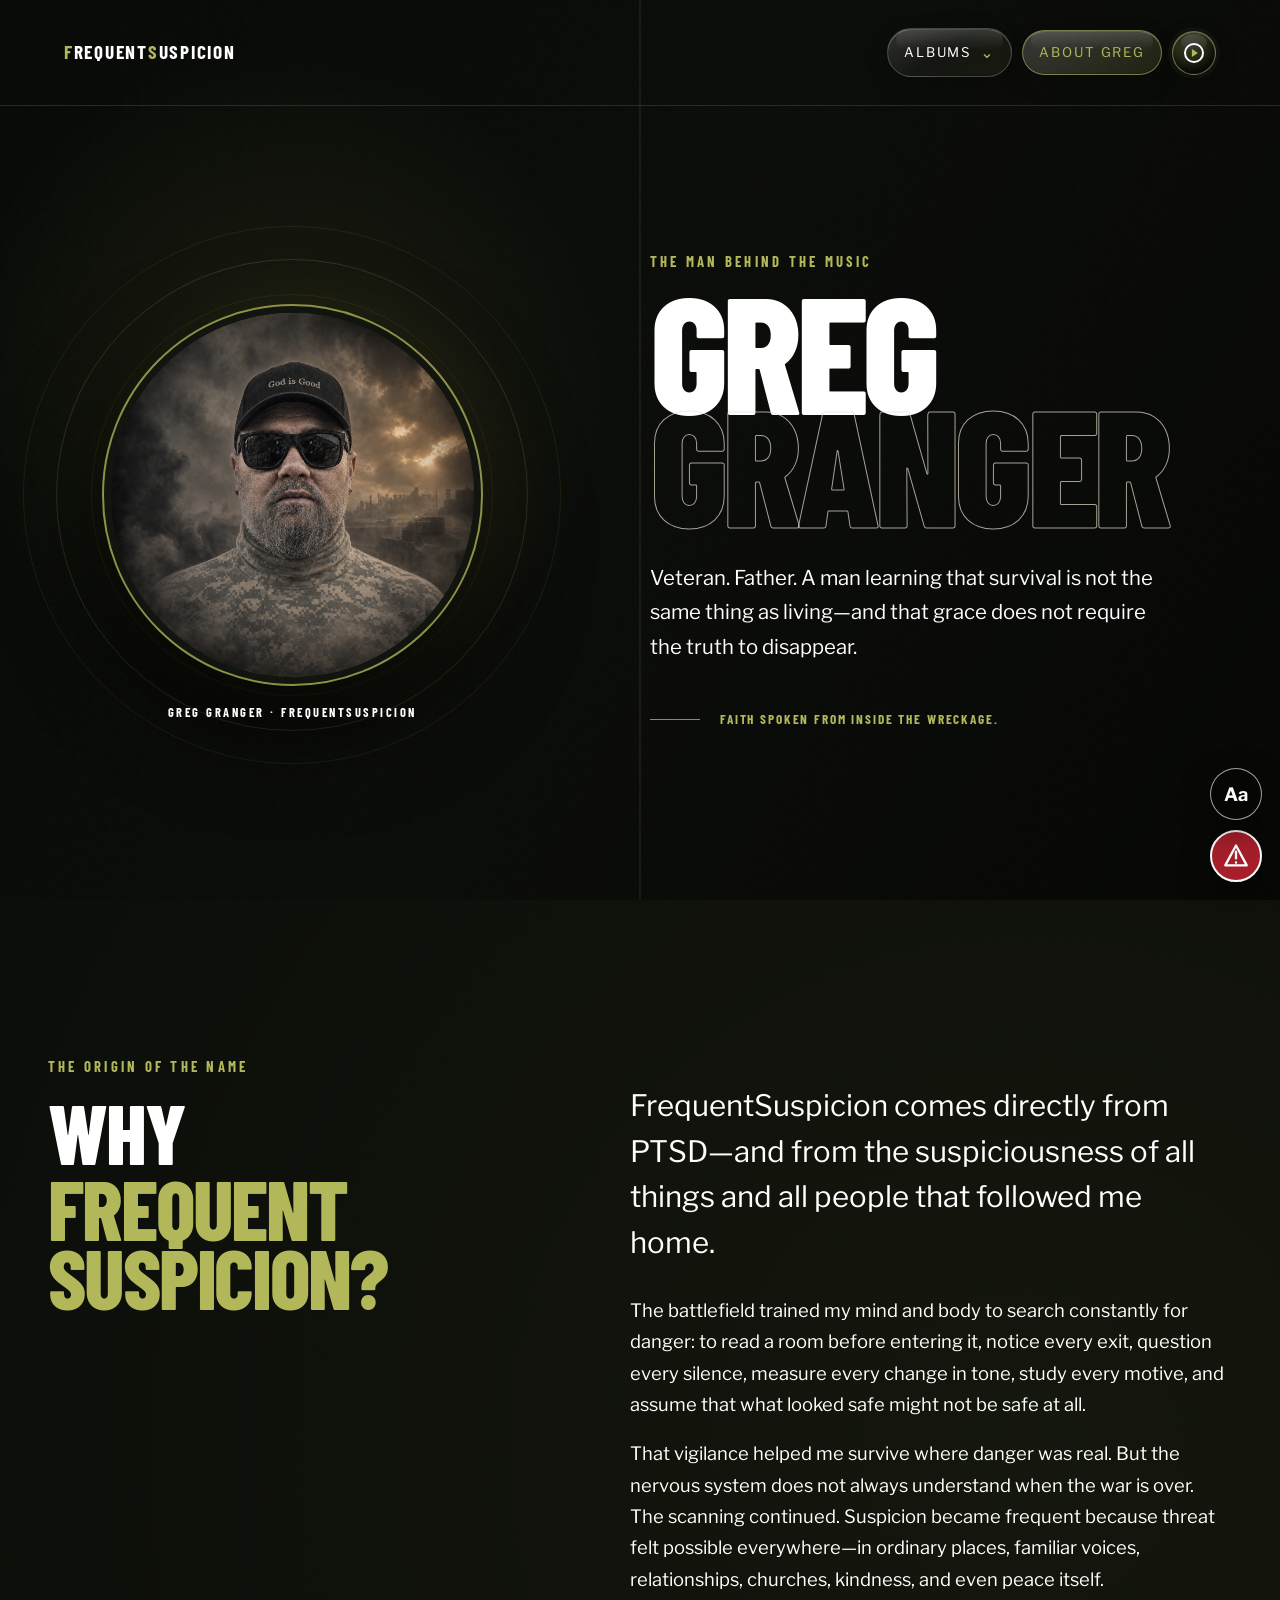
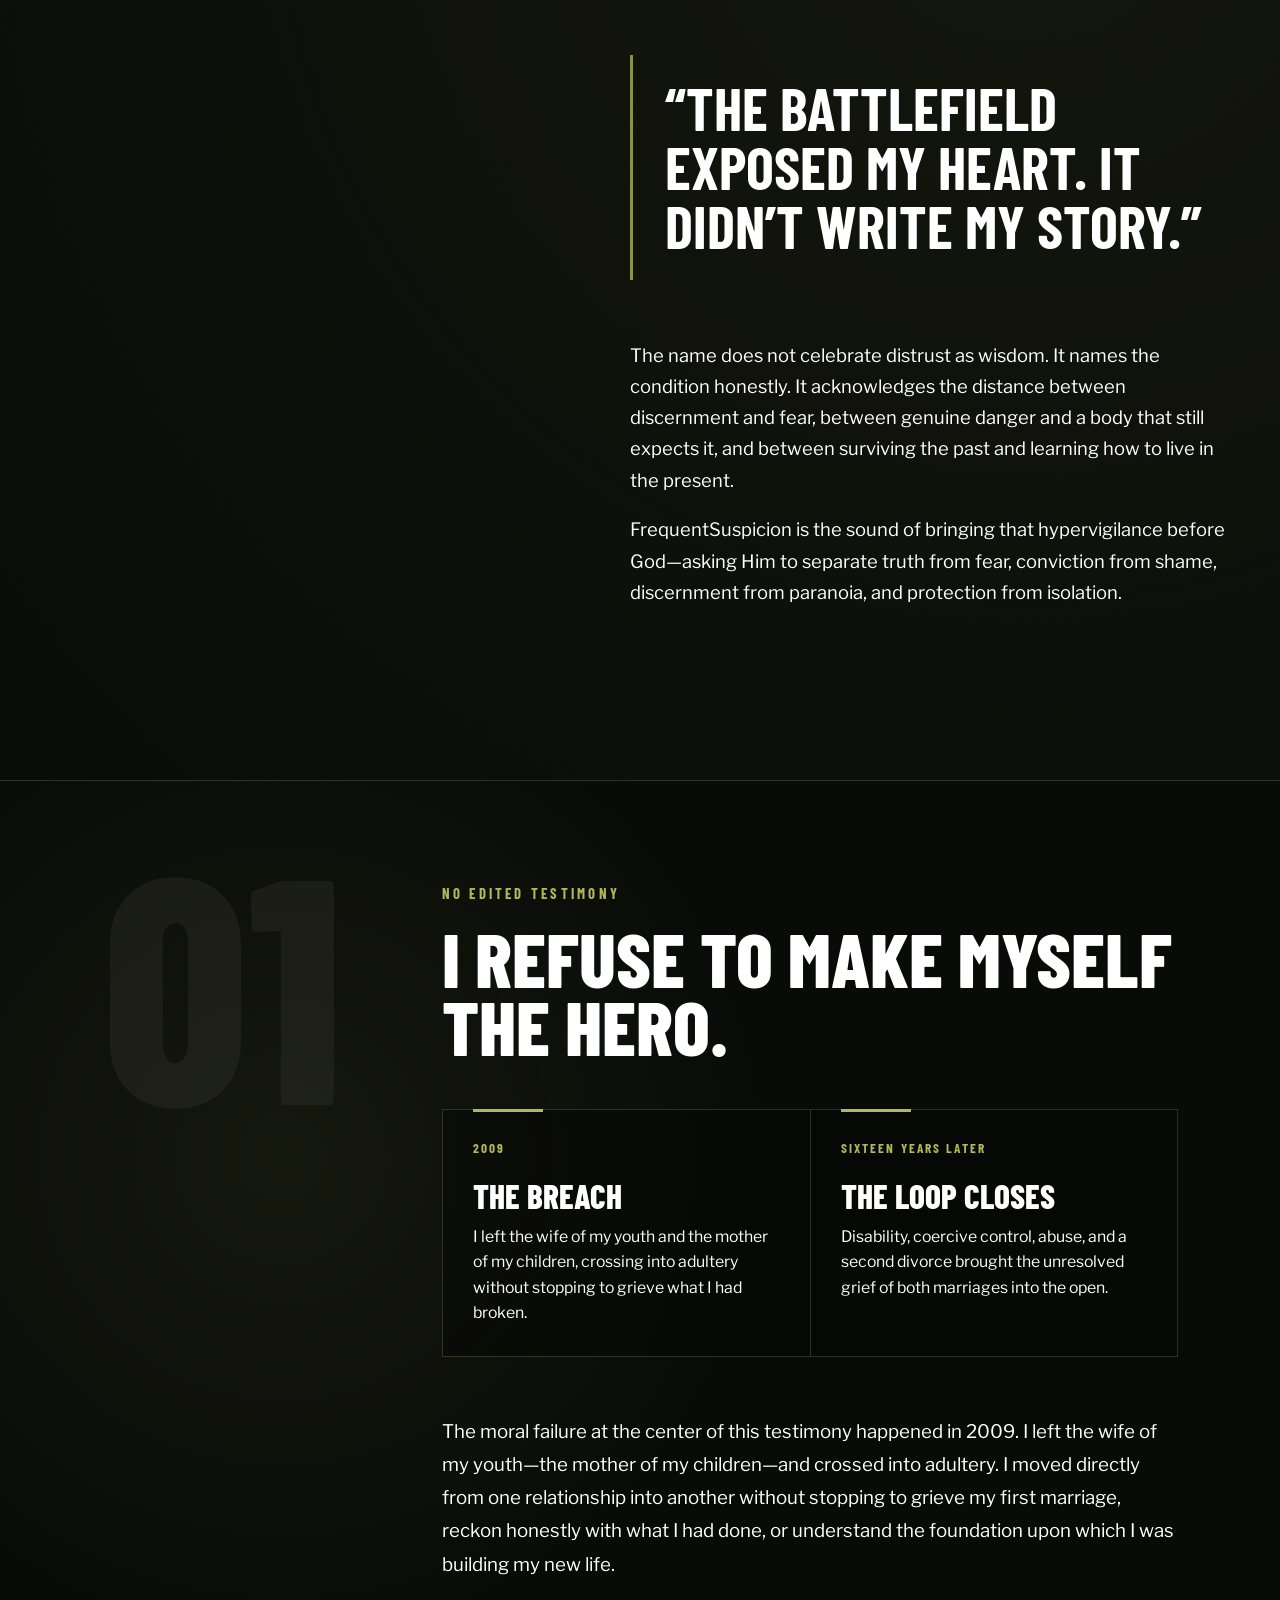
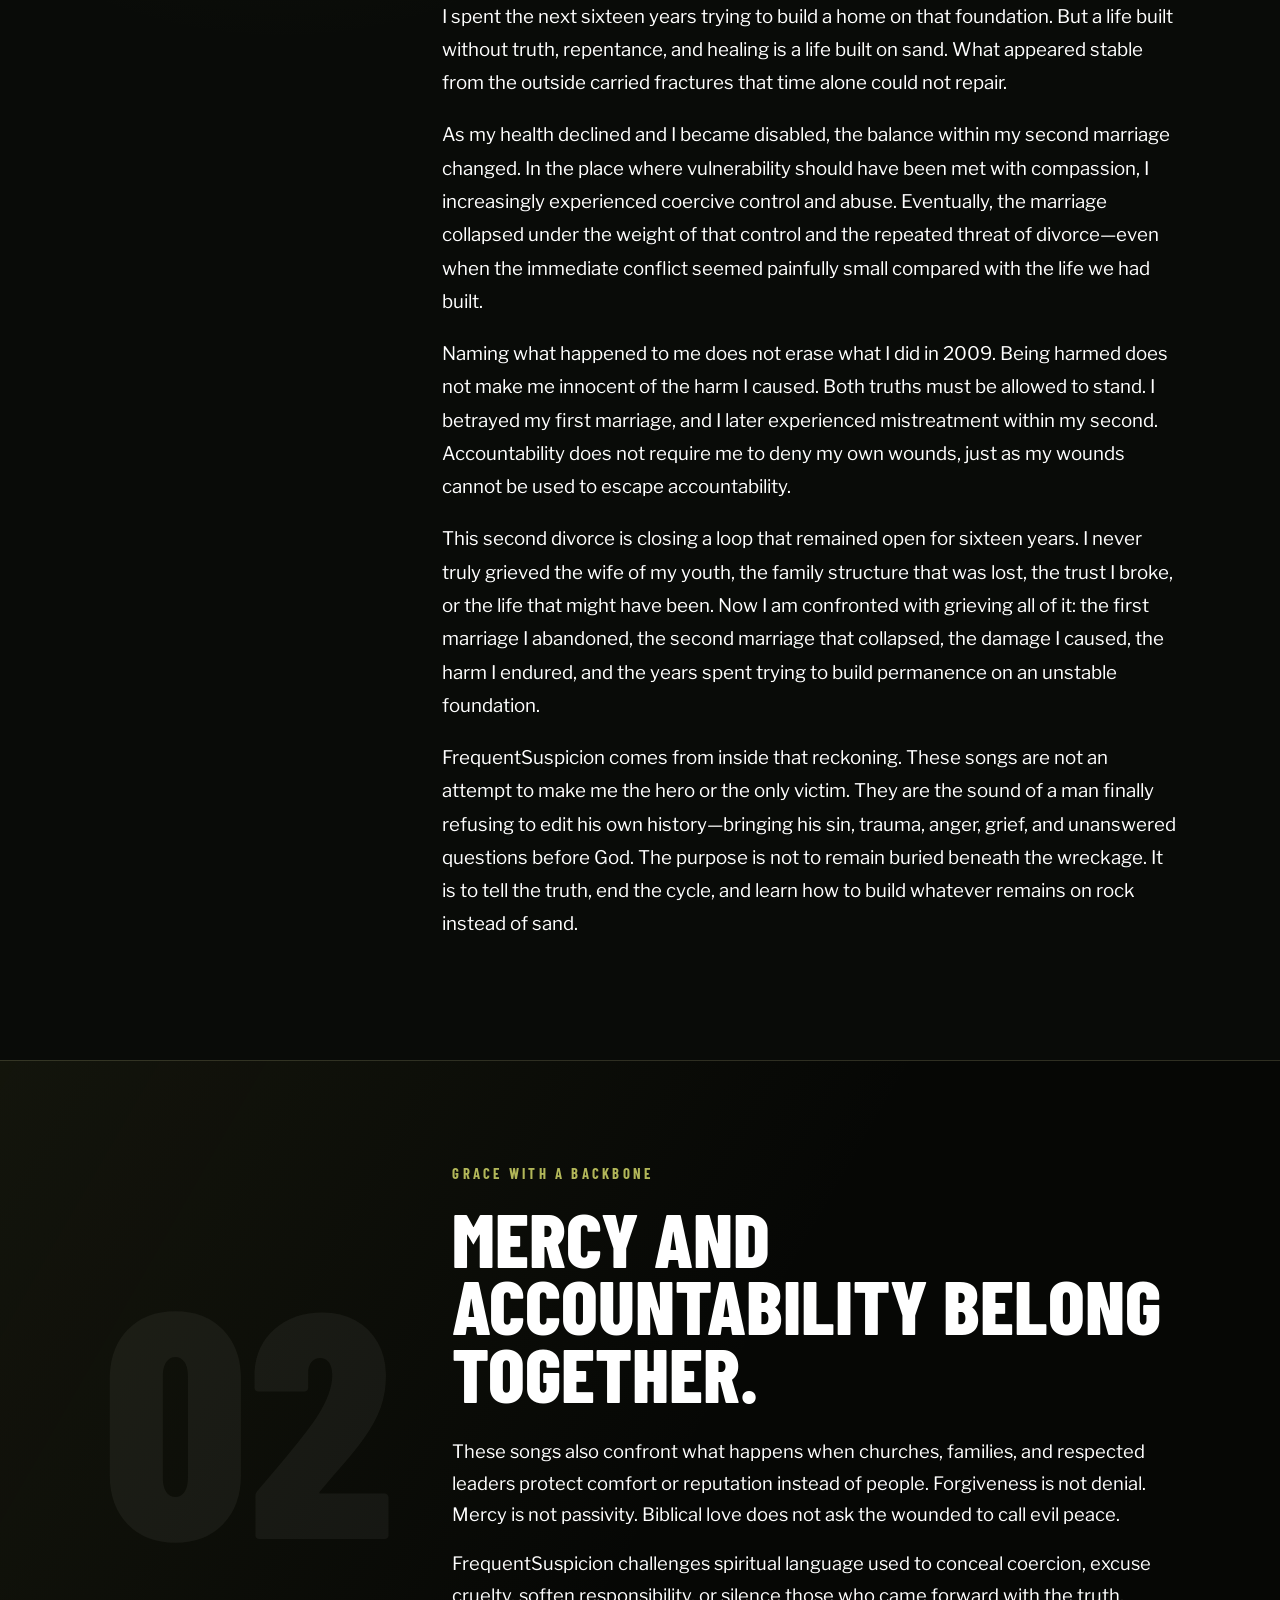
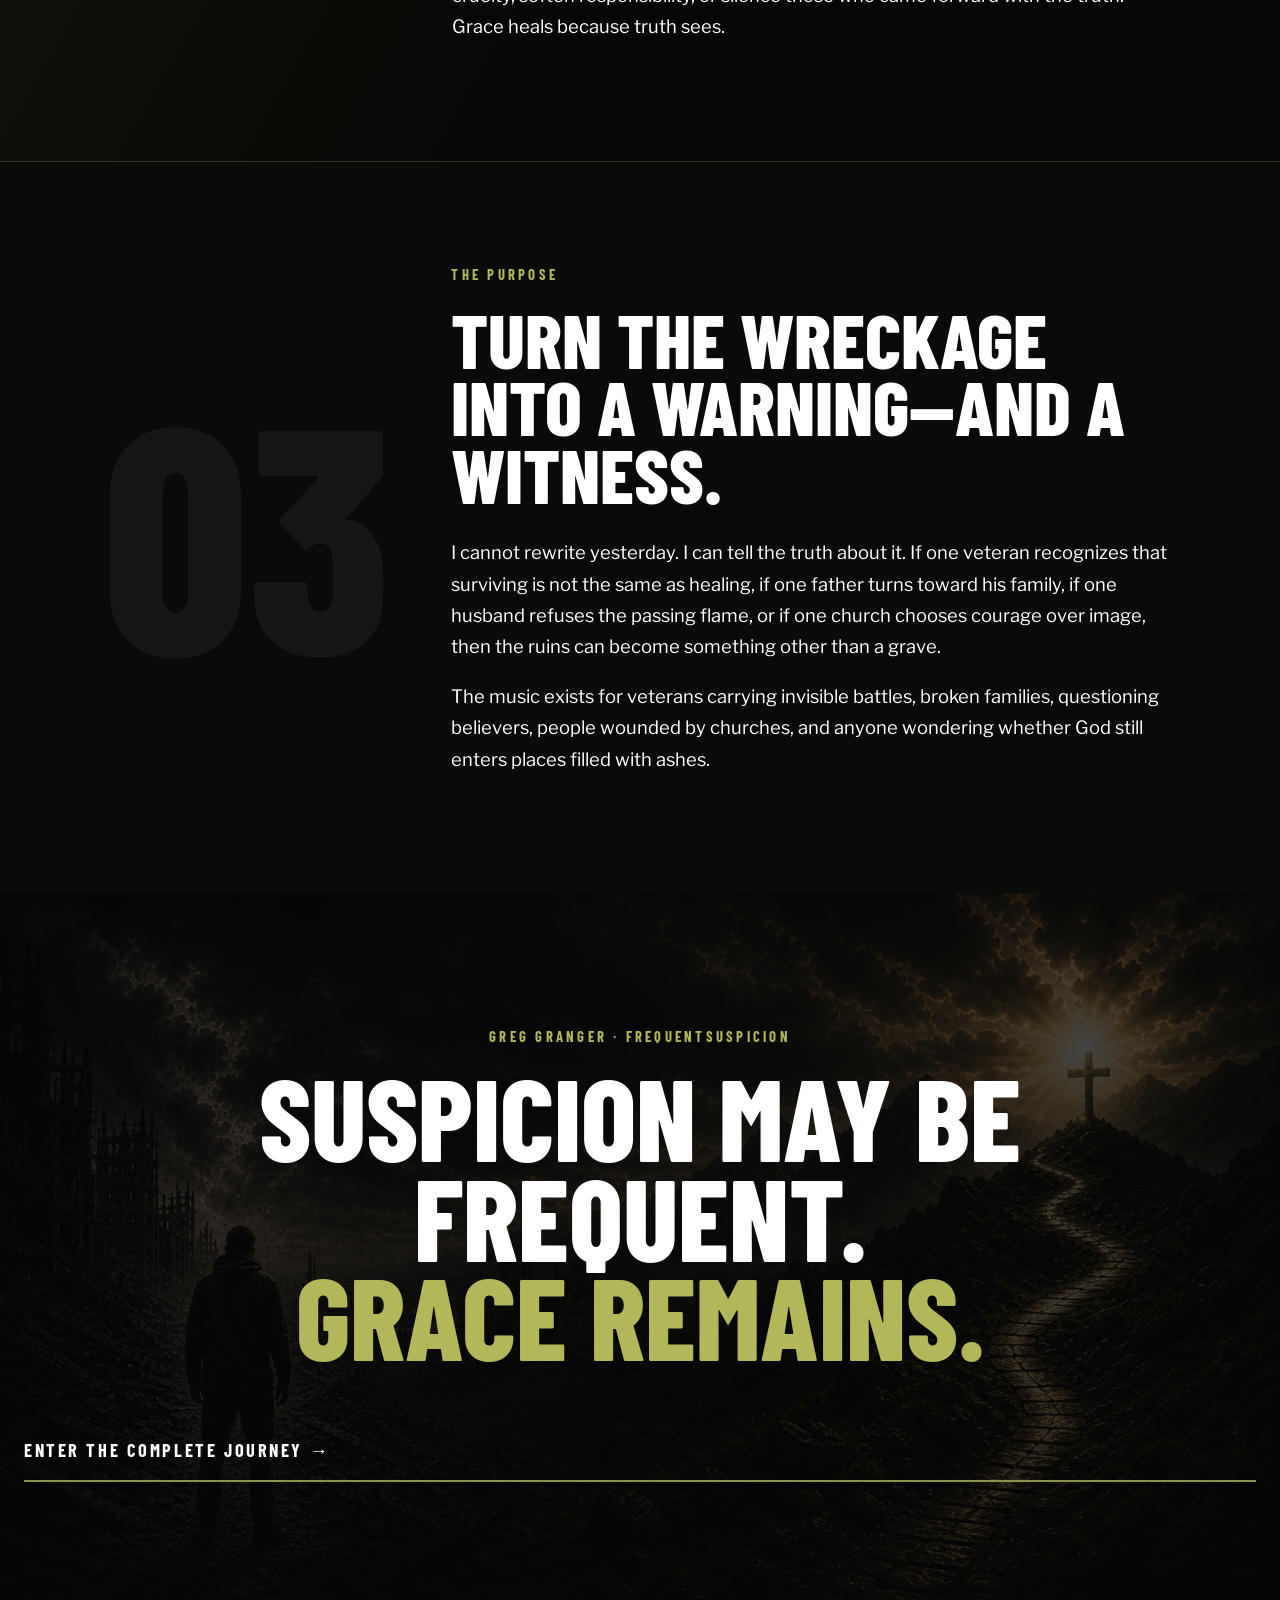
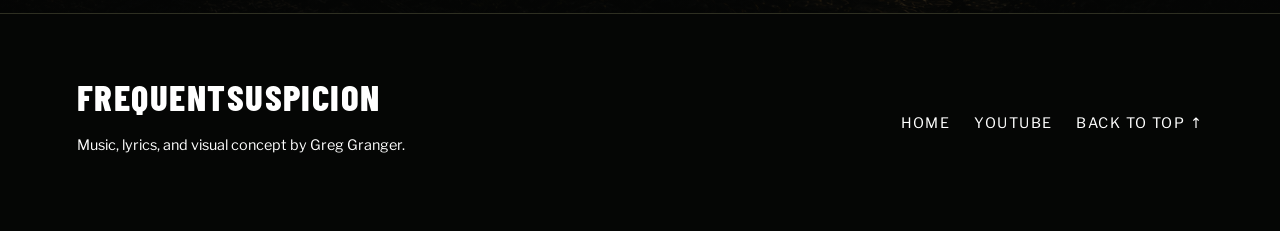
==== about.html @ fa533a35 "Add interactive Scripture pillars and camo typography" ====
<!doctype html>
<html lang="en">
<head>
  <meta charset="utf-8">
  <meta name="viewport" content="width=device-width, initial-scale=1, viewport-fit=cover">
  <!-- Google tag (gtag.js) -->
  <script async src="https://www.googletagmanager.com/gtag/js?id=G-CHECHVWGVV"></script>
  <script>
    window.dataLayer = window.dataLayer || [];
    function gtag(){dataLayer.push(arguments);}
    gtag('js', new Date());

    gtag('config', 'G-CHECHVWGVV');
  </script>
  <meta name="theme-color" content="#090b08">
  <meta name="mobile-web-app-capable" content="yes">
  <meta name="apple-mobile-web-app-capable" content="yes">
  <meta name="apple-mobile-web-app-status-bar-style" content="black-translucent">
  <meta name="apple-mobile-web-app-title" content="FrequentSuspicion">
  <meta name="description" content="Meet Greg Granger, the veteran, father, and testimony behind FrequentSuspicion.">
  <meta property="og:type" content="profile">
  <meta property="og:title" content="Greg Granger — The Story Behind FrequentSuspicion">
  <meta property="og:description" content="How battlefield trauma, PTSD, radical honesty, and the mercy of God became FrequentSuspicion.">
  <meta property="og:image" content="https://edidasken.github.io/frequentsuspicion/assets/og.png">
  <title>About Greg Granger — FrequentSuspicion</title>
  <link rel="preconnect" href="https://fonts.googleapis.com">
  <link rel="preconnect" href="https://fonts.gstatic.com" crossorigin>
  <link href="https://fonts.googleapis.com/css2?family=Barlow+Condensed:wght@500;600;700;800&family=Libre+Franklin:ital,wght@0,400;0,500;0,600;1,400&display=swap" rel="stylesheet">
  <link rel="manifest" href="manifest.webmanifest">
  <link rel="apple-touch-icon" href="assets/icons/apple-touch-icon.png">
  <link rel="icon" type="image/png" sizes="32x32" href="assets/icons/favicon-32.png">
  <link rel="stylesheet" href="styles.css?v=20260807-7">
</head>
<body class="about-page">
  <div class="grain" aria-hidden="true"></div>

  <header class="about-header" id="top">
    <nav class="topbar">
      <a class="wordmark" href="index.html"><span>F</span>requent<span>S</span>uspicion</a>
      <div class="nav-links">
        <details class="nav-albums">
          <summary>Albums <span aria-hidden="true">⌄</span></summary>
          <div class="nav-album-menu">
            <a href="index.html#journey"><span>Overview</span>Complete Journey</a>
            <a href="album.html#the-war-came-home" data-nav-album="the-war-came-home"><span>Album I</span>The War Came Home</a>
            <a href="album.html#the-reckoning" data-nav-album="the-reckoning"><span>Album II</span>The Reckoning</a>
            <a href="album.html#the-restoration" data-nav-album="the-restoration"><span>Album III</span>The Restoration</a>
            <a href="album.html#carry-it-forward" data-nav-album="carry-it-forward"><span>Album IV</span>Carry It Forward</a>
          </div>
        </details>
        <a href="about.html" aria-current="page">About Greg</a>
        <a class="youtube-music-icon" href="https://www.youtube.com/@FrequentSuspicion" target="_blank" rel="noreferrer" aria-label="Visit FrequentSuspicion on YouTube" title="Visit FrequentSuspicion on YouTube"><span aria-hidden="true"></span></a>
      </div>
    </nav>

    <div class="about-hero-grid">
      <div class="portrait-stage">
        <div class="portrait-rings" aria-hidden="true"></div>
        <figure class="round-portrait">
          <img src="assets/greg-granger.png?v=566ef75" alt="Greg Granger, the artist behind FrequentSuspicion, standing amid battlefield smoke">
        </figure>
        <p class="portrait-caption">Greg Granger · FrequentSuspicion</p>
      </div>
      <div class="about-hero-copy">
        <p class="eyebrow">The man behind the music</p>
        <h1>Greg<br><span>Granger</span></h1>
        <p class="about-lead">Veteran. Father. A man learning that survival is not the same thing as living—and that grace does not require the truth to disappear.</p>
        <div class="identity-line"><span></span><p>Faith spoken from inside the wreckage.</p></div>
      </div>
    </div>
  </header>

  <main class="about-main">
    <section class="name-origin" id="origin">
      <div class="origin-title">
        <p class="eyebrow">The origin of the name</p>
        <h2>Why<span class="origin-brand"><span>Frequent</span><span>Suspicion?</span></span></h2>
      </div>
      <div class="origin-copy">
        <p class="lead">FrequentSuspicion comes directly from PTSD—and from the suspiciousness of all things and all people that followed me home.</p>
        <p>The battlefield trained my mind and body to search constantly for danger: to read a room before entering it, notice every exit, question every silence, measure every change in tone, study every motive, and assume that what looked safe might not be safe at all.</p>
        <p>That vigilance helped me survive where danger was real. But the nervous system does not always understand when the war is over. The scanning continued. Suspicion became frequent because threat felt possible everywhere—in ordinary places, familiar voices, relationships, churches, kindness, and even peace itself.</p>
        <blockquote>“The battlefield exposed my heart. It didn’t write my story.”</blockquote>
        <p>The name does not celebrate distrust as wisdom. It names the condition honestly. It acknowledges the distance between discernment and fear, between genuine danger and a body that still expects it, and between surviving the past and learning how to live in the present.</p>
        <p>FrequentSuspicion is the sound of bringing that hypervigilance before God—asking Him to separate truth from fear, conviction from shame, discernment from paranoia, and protection from isolation.</p>
      </div>
    </section>

    <section class="about-confession reckoning" id="reckoning">
      <div class="confession-number">01</div>
      <div class="reckoning-copy">
        <p class="eyebrow">No edited testimony</p>
        <h2>I refuse to make myself the hero.</h2>
        <div class="reckoning-timeline" aria-label="The sixteen-year loop from moral failure to reckoning">
          <article>
            <span>2009</span>
            <strong>The breach</strong>
            <p>I left the wife of my youth and the mother of my children, crossing into adultery without stopping to grieve what I had broken.</p>
          </article>
          <article>
            <span>Sixteen years later</span>
            <strong>The loop closes</strong>
            <p>Disability, coercive control, abuse, and a second divorce brought the unresolved grief of both marriages into the open.</p>
          </article>
        </div>
        <p>The moral failure at the center of this testimony happened in 2009. I left the wife of my youth—the mother of my children—and crossed into adultery. I moved directly from one relationship into another without stopping to grieve my first marriage, reckon honestly with what I had done, or understand the foundation upon which I was building my new life.</p>
        <p>I spent the next sixteen years trying to build a home on that foundation. But a life built without truth, repentance, and healing is a life built on sand. What appeared stable from the outside carried fractures that time alone could not repair.</p>
        <p>As my health declined and I became disabled, the balance within my second marriage changed. In the place where vulnerability should have been met with compassion, I increasingly experienced coercive control and abuse. Eventually, the marriage collapsed under the weight of that control and the repeated threat of divorce—even when the immediate conflict seemed painfully small compared with the life we had built.</p>
        <p>Naming what happened to me does not erase what I did in 2009. Being harmed does not make me innocent of the harm I caused. Both truths must be allowed to stand. I betrayed my first marriage, and I later experienced mistreatment within my second. Accountability does not require me to deny my own wounds, just as my wounds cannot be used to escape accountability.</p>
        <p>This second divorce is closing a loop that remained open for sixteen years. I never truly grieved the wife of my youth, the family structure that was lost, the trust I broke, or the life that might have been. Now I am confronted with grieving all of it: the first marriage I abandoned, the second marriage that collapsed, the damage I caused, the harm I endured, and the years spent trying to build permanence on an unstable foundation.</p>
        <p>FrequentSuspicion comes from inside that reckoning. These songs are not an attempt to make me the hero or the only victim. They are the sound of a man finally refusing to edit his own history—bringing his sin, trauma, anger, grief, and unanswered questions before God. The purpose is not to remain buried beneath the wreckage. It is to tell the truth, end the cycle, and learn how to build whatever remains on rock instead of sand.</p>
      </div>
    </section>

    <section class="about-confession reverse">
      <div class="confession-number">02</div>
      <div>
        <p class="eyebrow">Grace with a backbone</p>
        <h2>Mercy and accountability belong together.</h2>
        <p>These songs also confront what happens when churches, families, and respected leaders protect comfort or reputation instead of people. Forgiveness is not denial. Mercy is not passivity. Biblical love does not ask the wounded to call evil peace.</p>
        <p>FrequentSuspicion challenges spiritual language used to conceal coercion, excuse cruelty, soften responsibility, or silence those who came forward with the truth. Grace heals because truth sees.</p>
      </div>
    </section>

    <section class="about-confession">
      <div class="confession-number">03</div>
      <div>
        <p class="eyebrow">The purpose</p>
        <h2>Turn the wreckage into a warning—and a witness.</h2>
        <p>I cannot rewrite yesterday. I can tell the truth about it. If one veteran recognizes that surviving is not the same as healing, if one father turns toward his family, if one husband refuses the passing flame, or if one church chooses courage over image, then the ruins can become something other than a grave.</p>
        <p>The music exists for veterans carrying invisible battles, broken families, questioning believers, people wounded by churches, and anyone wondering whether God still enters places filled with ashes.</p>
      </div>
    </section>

    <section class="about-closing">
      <p class="eyebrow">Greg Granger · FrequentSuspicion</p>
      <h2>Suspicion may be frequent.<br><span>Grace remains.</span></h2>
      <a class="primary-action" href="index.html#journey">Enter the complete journey →</a>
    </section>
  </main>

  <footer>
    <div><p class="footer-mark">FrequentSuspicion</p><p>Music, lyrics, and visual concept by Greg Granger.</p></div>
    <div class="footer-links"><a href="index.html">Home</a><a href="https://www.youtube.com/@FrequentSuspicion" target="_blank" rel="noreferrer">YouTube</a><a href="#top">Back to top ↑</a></div>
  </footer>
  <div class="reader-dock" aria-label="Reading and safety tools">
    <div class="reader-size-control">
      <button class="reader-size-trigger" type="button" aria-label="Change text size" aria-expanded="false" aria-controls="reader-size-menu">Aa</button>
      <div class="reader-size-menu" id="reader-size-menu" role="menu" aria-label="Text size" hidden>
        <button type="button" role="menuitemradio" data-reader-scale="0.92">Smaller</button>
        <button type="button" role="menuitemradio" data-reader-scale="1">Default</button>
        <button type="button" role="menuitemradio" data-reader-scale="1.08">Large</button>
        <button type="button" role="menuitemradio" data-reader-scale="1.16">XL</button>
        <button type="button" role="menuitemradio" data-reader-scale="1.24">XXL</button>
        <button type="button" role="menuitemradio" data-reader-scale="1.32">XXXL</button>
      </div>
    </div>
    <button class="signs-trigger" type="button" aria-label="Know the signs of abuse" title="Know the Signs" aria-haspopup="dialog" aria-expanded="false">
      <svg viewBox="0 0 24 24" aria-hidden="true"><path d="M12 3 2.8 20h18.4L12 3Z"/><path d="M12 8.2v5.9M12 17.5v.1"/></svg>
    </button>
  </div>
  <div class="signs-layer" hidden>
    <div class="signs-backdrop" data-signs-close></div>
    <section class="signs-dialog" role="dialog" aria-modal="true" aria-labelledby="signs-title" tabindex="-1">
      <header class="signs-header">
        <div><span>Safety guide</span><h2 id="signs-title">Know the Signs</h2></div>
        <button class="signs-close" type="button" data-signs-close aria-label="Close safety guide">×</button>
      </header>
      <div class="signs-body">
        <p class="signs-intro">Abuse is not only physical. It can be a pattern of behaviors used to gain or maintain power and control over another person.</p>
        <aside class="urgent-help" aria-label="Immediate help">
          <strong>If you may be in danger</strong>
          <p>Call <a href="tel:911">911</a> for immediate danger. Call or text <a href="tel:988">988</a> for a mental-health or suicide crisis. The National Domestic Violence Hotline is available at <a href="tel:18007997233">800-799-SAFE (7233)</a>, by texting <strong>START</strong> to <a href="sms:88788">88788</a>, or through <a href="https://www.thehotline.org/" target="_blank" rel="noreferrer">TheHotline.org</a>.</p>
          <p class="device-warning">If your device may be monitored, use a safer device when possible and clear your browsing history only if doing so will not increase risk.</p>
        </aside>
        <div class="signs-grid">
          <article><span>01</span><h3>Control</h3><p>Making decisions for you, controlling where you go, what you wear, your medical care, work, faith, or daily choices.</p></article>
          <article><span>02</span><h3>Isolation</h3><p>Separating you from family, friends, support, transportation, money, communication, or sources of independence.</p></article>
          <article><span>03</span><h3>Humiliation</h3><p>Insults, public or private degradation, constant blame, denying your reality, or using shame to keep you compliant.</p></article>
          <article><span>04</span><h3>Monitoring</h3><p>Demanding passwords, tracking your location, reading messages, repeated accusations, stalking, or constant check-ins.</p></article>
          <article><span>05</span><h3>Intimidation</h3><p>Threats, weapons, frightening gestures, destroying property, harming pets, reckless driving, or threats involving children.</p></article>
          <article><span>06</span><h3>Coercion</h3><p>Pressuring or forcing sexual activity, withholding necessities, controlling finances, or punishing you for saying no.</p></article>
        </div>
        <section class="trauma-note">
          <span>Trauma is real—and help is available</span>
          <h3>PTSD can keep the nervous system on alert.</h3>
          <p>Intrusive memories, avoidance, changes in mood or beliefs, and feeling constantly on guard can be trauma responses. They deserve care from a qualified professional. Trauma can explain a struggle, but it does not excuse harming or controlling another person.</p>
        </section>
        <section class="support-note">
          <h3>If you recognize these signs</h3>
          <p>You do not have to confront anyone or decide everything today. Consider speaking privately with a trained advocate, documenting only when it is safe, and making a personalized safety plan. If you are supporting someone else, listen without blame, respect their choices, and help them connect with expert support.</p>
          <div class="official-resources">
            <a href="https://www.thehotline.org/identify-abuse/domestic-abuse-warning-signs/" target="_blank" rel="noreferrer">Domestic abuse warning signs ↗</a>
            <a href="https://safety-plan.thehotline.org/" target="_blank" rel="noreferrer">Create a safety plan ↗</a>
            <a href="https://www.ptsd.va.gov/understand/what/ptsd_basics.asp" target="_blank" rel="noreferrer">VA PTSD information ↗</a>
          </div>
        </section>
        <p class="signs-disclaimer">This guide provides general education, not a diagnosis, legal advice, or emergency services.</p>
      </div>
    </section>
  </div>
  <script src="analytics.js?v=1" defer></script>
  <script src="accessibility.js?v=2" defer></script>
  <script src="pwa.js?v=2" defer></script>
</body>
</html>
---- styles.css ----
:root {
  --ink: #090b08;
  --ink-soft: #10130e;
  --bone: #fff;
  --bone-dim: #fff;
  --olive: #8b9145;
  --olive-bright: #b2b759;
  --gold: #d5ad59;
  --line: rgba(192, 190, 137, .22);
  --display: "Barlow Condensed", Impact, sans-serif;
  --body: "Libre Franklin", system-ui, sans-serif;
  --reader-scale: 1;
}

* { box-sizing: border-box; }
html { scroll-behavior: smooth; background: var(--ink); }
body { margin: 0; max-width: 100%; overflow-x: hidden; overflow-x: clip; color: #fff; background: var(--ink); font-family: var(--body); font-size: calc(1.15rem * var(--reader-scale)); line-height: 1.7; }
body.dialog-open { overflow: hidden; }
a { color: inherit; }
img, picture, video, iframe { max-width: 100%; }
img, video { height: auto; }
[hidden] { display: none !important; }
.grain { position: fixed; inset: 0; opacity: .14; pointer-events: none; z-index: 20; mix-blend-mode: soft-light; background-image: url("data:image/svg+xml,%3Csvg viewBox='0 0 220 220' xmlns='http://www.w3.org/2000/svg'%3E%3Cfilter id='n'%3E%3CfeTurbulence type='fractalNoise' baseFrequency='.78' numOctaves='3' stitchTiles='stitch'/%3E%3C/filter%3E%3Crect width='100%25' height='100%25' filter='url(%23n)' opacity='.6'/%3E%3C/svg%3E"); }

.hero { min-height: 100svh; position: relative; overflow: hidden; display: grid; align-items: end; isolation: isolate; background: #050605; }
.hero-art { position: absolute; inset: 0; z-index: -2; background: url("assets/artwork/carry-it-forward-site-textless.png") center 43% / cover no-repeat; filter: saturate(.82) contrast(1.04); transform: scale(1.012); }
.hero::before { content: ""; position: absolute; inset: 0; z-index: -1; background: linear-gradient(90deg, rgba(3,4,3,.88) 0%, rgba(3,4,3,.42) 44%, rgba(3,4,3,.18) 72%), linear-gradient(0deg, rgba(3,4,3,.84) 0%, transparent 43%, rgba(3,4,3,.45) 100%); }
.topbar { position: absolute; top: 0; left: 0; right: 0; display: flex; justify-content: space-between; align-items: center; padding: 28px clamp(24px, 5vw, 80px); border-bottom: 1px solid rgba(255,255,255,.12); z-index: 2; }
.wordmark { text-decoration: none; font-family: var(--display); text-transform: uppercase; letter-spacing: .09em; font-weight: 700; font-size: 1.21rem; }
.wordmark span { color: var(--olive-bright); }
.nav-links { display: flex; align-items: center; gap: 10px; font-size: .83rem; text-transform: uppercase; letter-spacing: .14em; }
.nav-links a, .nav-links button, .nav-albums > summary { position: relative; min-height: 44px; display: inline-flex; align-items: center; justify-content: center; overflow: hidden; border: 1px solid rgba(255,255,255,.2); border-radius: 999px; padding: 10px 16px; background: linear-gradient(145deg, rgba(255,255,255,.15), rgba(255,255,255,.045) 46%, rgba(139,145,69,.1)); color: inherit; text-decoration: none; opacity: 1; box-shadow: inset 0 1px 0 rgba(255,255,255,.22), inset 0 -1px 0 rgba(0,0,0,.18), 0 8px 24px rgba(0,0,0,.16); -webkit-backdrop-filter: blur(14px) saturate(1.35); backdrop-filter: blur(14px) saturate(1.35); cursor: pointer; font: inherit; text-transform: inherit; letter-spacing: inherit; transition: color .2s ease, border-color .2s ease, background .2s ease, box-shadow .2s ease, transform .2s ease; }
.nav-links a::before, .nav-links button::before, .nav-albums > summary::before { content: ""; position: absolute; inset: 1px 8px auto; height: 42%; border-radius: inherit; pointer-events: none; background: linear-gradient(180deg, rgba(255,255,255,.14), transparent); }
.nav-links a:hover, .nav-links button:hover, .nav-albums > summary:hover, .nav-albums[open] > summary { color: var(--olive-bright); border-color: rgba(210,216,116,.58); background: linear-gradient(145deg, rgba(255,255,255,.2), rgba(139,145,69,.12) 52%, rgba(139,145,69,.2)); box-shadow: inset 0 1px 0 rgba(255,255,255,.3), 0 10px 28px rgba(0,0,0,.24), 0 0 20px rgba(178,183,89,.1); transform: translateY(-1px); }
.nav-links a:active, .nav-links button:active, .nav-albums > summary:active { transform: translateY(1px) scale(.98); }
.nav-links a:focus-visible, .nav-links button:focus-visible, .nav-albums > summary:focus-visible { outline: 2px solid var(--olive-bright); outline-offset: 3px; }
.nav-links a[aria-current="page"] { color: var(--olive-bright); border-color: rgba(210,216,116,.48); background: linear-gradient(145deg, rgba(255,255,255,.18), rgba(139,145,69,.17)); }
.nav-albums { position: relative; }
.nav-albums > summary { list-style: none; gap: 8px; }
.nav-albums > summary::-webkit-details-marker { display: none; }
.nav-albums > summary span { color: var(--olive-bright); font-size: 1rem; transition: transform .2s ease; }
.nav-albums[open] > summary span { transform: rotate(180deg); }
.nav-album-menu { width: 300px; position: absolute; top: calc(100% + 12px); left: 0; overflow: hidden; border: 1px solid rgba(192,190,137,.35); border-radius: 16px; background: rgba(8,10,7,.97); box-shadow: 0 24px 70px rgba(0,0,0,.58); -webkit-backdrop-filter: blur(18px); backdrop-filter: blur(18px); }
.nav-links .nav-album-menu a { min-height: 62px; display: flex; flex-direction: column; align-items: flex-start; justify-content: center; gap: 3px; overflow: visible; padding: 12px 18px; border: 0; border-bottom: 1px solid var(--line); border-radius: 0; background: transparent; box-shadow: none; transform: none; font: 700 .92rem/1.15 var(--display); letter-spacing: .06em; }
.nav-links .nav-album-menu a:last-child { border-bottom: 0; }
.nav-links .nav-album-menu a::before { display: none; }
.nav-links .nav-album-menu a span { color: var(--olive-bright); font-size: .64rem; letter-spacing: .18em; }
.nav-links .nav-album-menu a:hover, .nav-links .nav-album-menu a[aria-current="page"] { color: var(--bone); background: rgba(139,145,69,.16); box-shadow: inset 3px 0 var(--olive-bright); transform: none; }
.nav-links .youtube-music-icon { width: 44px; height: 44px; min-height: 44px; flex: 0 0 44px; display: grid; place-items: center; margin: 0; padding: 0; border: 1px solid rgba(192,190,137,.55); border-radius: 50%; opacity: 1; background: radial-gradient(circle at 40% 28%, rgba(255,255,255,.18), rgba(139,145,69,.24) 36%, rgba(8,10,7,.72) 72%); box-shadow: inset 0 1px 0 rgba(255,255,255,.2), 0 8px 24px rgba(0,0,0,.2), 0 0 0 4px rgba(139,145,69,.06); transition: border-color .2s ease, background .2s ease, transform .2s ease; }
.nav-links .youtube-music-icon::before { inset: 2px 8px auto; }
.nav-links .youtube-music-icon:hover { border-color: var(--olive-bright); background: radial-gradient(circle at 40% 28%, rgba(255,255,255,.24), rgba(176,184,78,.35) 38%, rgba(8,10,7,.82) 74%); transform: translateY(-1px); }
.youtube-music-icon span { width: 20px; height: 20px; position: relative; display: block; border: 2px solid var(--bone); border-radius: 50%; }
.youtube-music-icon span::after { content: ""; position: absolute; top: 50%; left: 52%; width: 0; height: 0; border-top: 4px solid transparent; border-bottom: 4px solid transparent; border-left: 6px solid var(--olive-bright); transform: translate(-35%, -50%); }
.hero-copy { width: min(780px, 88vw); padding: 150px 0 clamp(72px, 12vh, 130px) clamp(24px, 8vw, 130px); }
.eyebrow { margin: 0 0 18px; color: var(--olive-bright); font-family: var(--display); text-transform: uppercase; letter-spacing: .22em; font-weight: 700; font-size: .92rem; }
.hero h1 { margin: 0; font: 800 clamp(5rem, 12vw, 10rem)/.72 var(--display); letter-spacing: -.035em; text-transform: uppercase; text-shadow: 0 8px 50px rgba(0,0,0,.55); }
.hero h1 span { display: block; color: var(--olive); -webkit-text-stroke: 0; font-size: .62em; letter-spacing: .01em; }
.subtitle { margin: 24px 0 0; font: 700 clamp(1.32rem, 2.75vw, 2.07rem)/1.2 var(--display); color: var(--olive-bright); text-transform: uppercase; letter-spacing: .16em; }
.hero-deck { max-width: 590px; color: #fff; font-size: clamp(1.09rem, 1.95vw, 1.29rem); }
.primary-action { display: inline-flex; gap: 22px; align-items: center; margin-top: 26px; padding: 14px 0; color: var(--bone); text-decoration: none; font-family: var(--display); text-transform: uppercase; letter-spacing: .14em; font-weight: 700; border-bottom: 2px solid var(--olive); }
.primary-action[type="button"] { border: 0; border-bottom: 2px solid var(--olive); background: transparent; cursor: pointer; font-size: .83rem; }
.primary-action span { color: var(--olive-bright); }
.hero-quote { position: absolute; right: clamp(24px, 5vw, 80px); bottom: clamp(38px, 8vh, 90px); display: flex; gap: 20px; align-items: flex-start; color: #fff; font-family: var(--display); text-transform: uppercase; letter-spacing: .08em; font-size: .98rem; }
.hero-quote p { margin: 0; }
.hero-quote strong { color: var(--bone); }
.quote-line { width: 42px; height: 1px; background: var(--olive); margin-top: 11px; }

.album-route-hero { min-height: 92svh; position: relative; overflow: hidden; display: grid; align-items: end; isolation: isolate; background: #050605; }
.album-route-hero::after { content: ""; position: absolute; inset: 0; z-index: -1; background: linear-gradient(90deg, rgba(3,4,3,.94) 0%, rgba(3,4,3,.72) 38%, rgba(3,4,3,.16) 74%), linear-gradient(0deg, rgba(3,4,3,.9), transparent 50%, rgba(3,4,3,.42)); }
.album-route-art { position: absolute; inset: 0; z-index: -2; }
.album-route-art img { width: 100%; height: 100%; object-fit: cover; object-position: center; filter: saturate(.82) contrast(1.05); }
.album-route-copy { width: min(790px, 90vw); padding: 170px 24px clamp(72px, 10vh, 115px) clamp(24px, 8vw, 130px); }
.album-route-copy h1 { max-width: 920px; margin: 0; font: 800 clamp(5rem, 12vw, 10rem)/.76 var(--display); letter-spacing: -.04em; text-transform: uppercase; text-shadow: 0 8px 50px rgba(0,0,0,.56); }
.route-back { display: inline-block; margin-bottom: 32px; color: #fff; text-decoration: none; font: 700 .78rem var(--display); text-transform: uppercase; letter-spacing: .16em; }
.route-back:hover { color: var(--olive-bright); }
.album-route-subtitle { margin: 24px 0 20px; color: var(--olive-bright); font: 700 clamp(1.15rem, 2.5vw, 1.8rem)/1.15 var(--display); text-transform: uppercase; letter-spacing: .15em; }
.album-route-copy blockquote { max-width: 690px; margin: 0; padding-left: 22px; border-left: 2px solid var(--olive); color: #fff; font: 600 clamp(1.08rem, 2vw, 1.38rem)/1.55 var(--body); }
.album-switcher { width: min(1500px, calc(100% - 48px)); margin: 0 auto; display: grid; grid-template-columns: repeat(4, 1fr); border: 1px solid var(--line); border-top: 0; background: #080a07; }
.album-switcher a { min-height: 100px; display: flex; flex-direction: column; justify-content: center; padding: 20px 26px; border-right: 1px solid var(--line); color: #fff; text-decoration: none; font: 700 1.08rem/1.15 var(--display); text-transform: uppercase; letter-spacing: .06em; transition: background .2s ease, color .2s ease; }
.album-switcher a:last-child { border-right: 0; }
.album-switcher a span { margin-bottom: 5px; color: var(--olive-bright); font-size: .68rem; letter-spacing: .18em; }
.album-switcher a:hover, .album-switcher a.active { color: var(--bone); background: rgba(139,145,69,.14); box-shadow: inset 0 -3px var(--olive-bright); }
.album-page .interactive-album { padding-top: 100px; }
.album-route-closing { min-height: 65svh; display: grid; place-content: center; justify-items: center; padding: 100px 24px; text-align: center; border-top: 1px solid var(--line); background: radial-gradient(circle at center, rgba(139,145,69,.13), transparent 42%), #070806; }
.album-route-closing h2 { margin: 0; font: 800 clamp(4rem, 9vw, 8rem)/.82 var(--display); text-transform: uppercase; }
.album-route-closing h2 span { color: var(--olive-bright); }

main { background: radial-gradient(circle at 80% 10%, rgba(105,111,55,.12), transparent 28%), var(--ink); }
.manifesto { max-width: 1100px; margin: auto; padding: clamp(90px, 14vw, 180px) 24px; text-align: center; }
.manifesto h2 { margin: 0 auto 30px; font: 700 clamp(2.6rem, 6vw, 5.8rem)/.96 var(--display); text-transform: uppercase; letter-spacing: -.02em; }
.manifesto h2 em { color: var(--olive-bright); font-style: normal; }
.manifesto > p:last-child { max-width: 720px; margin: auto; color: var(--bone-dim); }

.album-journey { padding: 130px 0 170px; border-top: 1px solid var(--line); background: radial-gradient(circle at 84% 9%, rgba(139,145,69,.11), transparent 27%), #070806; }
.journey-intro { padding-bottom: 70px; }
.journey-intro h2, .album-chapter-copy h3, .album-route-copy h1, .story-copy h2 { color: #f7f8f3; background-color: #f7f8f3; background-image: linear-gradient(90deg, transparent 0 18%, #66764a 18% 35%, transparent 35% 62%, #9aaa70 62% 78%, transparent 78%), linear-gradient(0deg, transparent 0 22%, #879461 22% 39%, transparent 39% 66%, #f7f8f3 66% 82%, transparent 82%), linear-gradient(90deg, transparent 0 47%, #39472c 47% 64%, transparent 64%); background-size: 43px 31px, 29px 47px, 67px 23px; background-position: 0 0, 9px 7px, 17px 13px; -webkit-background-clip: text; background-clip: text; -webkit-text-fill-color: transparent; filter: drop-shadow(0 4px 22px rgba(73,91,50,.16)); }
@supports ((background-clip: text) or (-webkit-background-clip: text)) {
  .journey-intro h2, .album-chapter-copy h3, .album-route-copy h1, .story-copy h2 { color: transparent; }
}
.journey-line { width: min(1180px, calc(100% - 80px)); height: 1px; margin: 0 auto 86px; display: flex; justify-content: space-between; background: linear-gradient(90deg, #506070, #b6a66a 38%, #78906b 70%, #9ca44f); }
.journey-line span { width: 13px; height: 13px; margin-top: -6px; border: 2px solid var(--ink); border-radius: 50%; background: var(--bone); box-shadow: 0 0 0 1px var(--line); }
.album-chapters { width: min(1380px, calc(100% - 48px)); margin: auto; display: grid; gap: 2px; background: var(--line); border: 1px solid var(--line); }
.album-chapter { min-height: 720px; display: grid; grid-template-columns: minmax(320px, .9fr) minmax(0, 1.1fr); background: #090b08; }
.album-chapter:nth-child(even) .album-chapter-art { order: 2; }
.album-chapter-art { min-height: 100%; position: relative; display: block; overflow: hidden; background: #050605; }
.album-chapter-art::after { content: ""; position: absolute; inset: 0; background: linear-gradient(90deg, transparent 58%, rgba(9,11,8,.36)), linear-gradient(0deg, rgba(5,6,5,.34), transparent 44%); }
.album-chapter:nth-child(even) .album-chapter-art::after { background: linear-gradient(-90deg, transparent 58%, rgba(9,11,8,.36)), linear-gradient(0deg, rgba(5,6,5,.34), transparent 44%); }
.album-chapter-art img { width: 100%; height: 100%; display: block; object-fit: cover; filter: saturate(.78) contrast(1.04); transition: transform .6s ease, filter .6s ease; }
.album-chapter:hover .album-chapter-art img, .album-chapter.active .album-chapter-art img { transform: scale(1.02); filter: saturate(.94) contrast(1.04); }
.album-chapter-copy { display: flex; flex-direction: column; justify-content: center; padding: clamp(60px, 7vw, 105px); }
.album-chapter-copy h3 { margin: 0; font: 800 clamp(3.8rem, 7vw, 7rem)/.82 var(--display); text-transform: uppercase; letter-spacing: -.035em; }
.album-subtitle { margin: 17px 0 28px !important; color: var(--olive-bright) !important; font: 700 clamp(1rem, 2vw, 1.35rem)/1.2 var(--display); text-transform: uppercase; letter-spacing: .15em; }
.album-chapter-copy blockquote { margin: 0 0 28px; padding: 0 0 0 23px; border-left: 2px solid var(--olive); color: var(--bone); font: 600 clamp(1.25rem, 2.2vw, 1.65rem)/1.5 var(--body); }
.album-chapter-copy > p:not(.eyebrow):not(.album-subtitle) { max-width: 720px; margin: 0 0 18px; color: #fff; font-size: calc(1rem * var(--reader-scale)); }
.chapter-action { align-self: flex-start; display: inline-flex; align-items: center; margin-top: 20px; padding: 12px 0; border: 0; border-bottom: 2px solid var(--olive); background: transparent; color: var(--bone); cursor: pointer; font: 700 .83rem var(--display); text-decoration: none; text-transform: uppercase; letter-spacing: .14em; }
.chapter-action span { margin-left: 16px; color: var(--olive-bright); }
.chapter-action:hover { color: var(--olive-bright); }
.album-chapter.active { outline: 1px solid rgba(178,183,89,.6); outline-offset: -1px; }

.section-intro { max-width: 1320px; margin: 0 auto; padding: 0 clamp(24px, 5vw, 76px) 48px; display: grid; grid-template-columns: minmax(0, 1.2fr) minmax(280px, .8fr); gap: 60px; align-items: end; }
.section-intro h2 { margin: 0; font: 800 clamp(3.8rem, 8vw, 7.2rem)/.82 var(--display); text-transform: uppercase; letter-spacing: -.03em; }
.section-intro > p { margin: 0; color: var(--bone-dim); max-width: 560px; }
.interactive-album { padding: 120px 0; border-top: 1px solid var(--line); background: linear-gradient(180deg, #090b08, #070806); }
.album-console { width: min(1500px, calc(100% - 48px)); height: min(780px, 82svh); min-height: 660px; margin: auto; display: grid; grid-template-columns: 275px minmax(430px, 1.15fr) minmax(360px, .85fr); border: 1px solid var(--line); background: #070806; box-shadow: 0 40px 100px rgba(0,0,0,.42); overflow: hidden; }
.console-tracks { min-width: 0; min-height: 0; overflow: auto; border-right: 1px solid var(--line); scrollbar-width: thin; background: #0a0c09; }
.console-stage { min-width: 0; min-height: 0; display: flex; flex-direction: column; border-right: 1px solid var(--line); }
.video-shell { position: relative; aspect-ratio: 16/9; background: #000; border-bottom: 1px solid var(--line); }
.video-shell iframe { width: 100%; height: 100%; border: 0; display: block; }
.video-placeholder { position: absolute; inset: 0; display: grid; place-items: end start; padding: clamp(28px, 5vw, 58px); background-position: center; background-size: cover; isolation: isolate; }
.video-placeholder::after { content: ""; position: absolute; inset: 0; z-index: -1; background: linear-gradient(90deg, rgba(4,5,4,.86), rgba(4,5,4,.26)), linear-gradient(0deg, rgba(4,5,4,.9), transparent 72%); }
.video-placeholder > div { max-width: 480px; }
.video-placeholder span { color: var(--olive-bright); font: 700 .78rem var(--display); text-transform: uppercase; letter-spacing: .2em; }
.video-placeholder h3 { margin: 9px 0 10px; font: 800 clamp(2.2rem, 5vw, 4.2rem)/.86 var(--display); text-transform: uppercase; }
.video-placeholder p { margin: 0; color: #fff; font-size: .95rem; }
.now-playing { display: flex; align-items: center; justify-content: space-between; gap: 24px; padding: 32px 36px 20px; }
.now-playing p { margin: 0 0 7px; color: var(--olive-bright); font: 700 .78rem var(--display); letter-spacing: .18em; text-transform: uppercase; }
.now-playing h3 { margin: 0; font: 800 clamp(2rem, 4vw, 3.8rem)/.9 var(--display); text-transform: uppercase; }
.transport { display: flex; gap: 12px; align-items: center; flex: 0 0 auto; }
.transport button { width: 42px; height: 42px; border-radius: 50%; border: 1px solid var(--line); background: transparent; color: var(--bone); font-size: 1.27rem; cursor: pointer; }
.transport button:hover { background: var(--olive); border-color: var(--olive); color: var(--ink); }
.transport span { color: #fff; font: 700 calc(.78rem * var(--reader-scale)) var(--display); letter-spacing: .12em; }
.active-act-note { margin: 0; padding: 0 36px 30px; color: #fff; font-size: calc(.94rem * var(--reader-scale)); line-height: 1.55; }
.console-lyrics { min-width: 0; min-height: 0; overflow: hidden; display: flex; flex-direction: column; background: linear-gradient(180deg, rgba(139,145,69,.07), transparent 35%); }
.lyrics-toolbar { min-height: 90px; display: flex; justify-content: space-between; gap: 20px; align-items: center; padding: 22px 26px; border-bottom: 1px solid var(--line); }
.lyrics-toolbar span { display: block; color: var(--olive-bright); font: 700 .71rem var(--display); text-transform: uppercase; letter-spacing: .17em; }
.lyrics-toolbar strong { display: block; max-width: 240px; overflow: hidden; white-space: nowrap; text-overflow: ellipsis; font: 700 1.27rem var(--display); text-transform: uppercase; }
.lyrics-toolbar a { flex: 0 0 auto; color: #fff; text-decoration: none; font: 700 .69rem var(--display); text-transform: uppercase; letter-spacing: .12em; }
.lyrics-scroll { flex: 1; min-height: 0; overflow: auto; padding: 38px 34px 80px; scrollbar-color: var(--olive) transparent; }
.lyrics-scroll:focus-visible { outline: 2px solid var(--olive-bright); outline-offset: -3px; }
.lyrics-scroll .lyric-section { margin-bottom: 30px; }
.lyrics-scroll .lyric-section p { font-size: calc(1.06rem * var(--reader-scale)); line-height: 1.85; }
.lyrics-unavailable { min-height: 100%; display: flex; flex-direction: column; justify-content: center; }
.lyrics-unavailable > span { color: var(--olive-bright); font: 700 .75rem var(--display); text-transform: uppercase; letter-spacing: .2em; }
.lyrics-unavailable h4 { margin: 13px 0 20px; font: 800 clamp(2.4rem, 5vw, 4rem)/.88 var(--display); text-transform: uppercase; }
.lyrics-unavailable p { color: #fff; }
.lyrics-unavailable strong { margin-top: 18px; color: var(--bone); font: 700 .79rem var(--display); text-transform: uppercase; letter-spacing: .12em; }

body[data-album="the-war-came-home"] .interactive-album { background: radial-gradient(circle at 12% 0, rgba(74,93,110,.18), transparent 30%), linear-gradient(180deg, #080b0d, #070806); }
body[data-album="the-reckoning"] .interactive-album { background: radial-gradient(circle at 88% 0, rgba(181,143,75,.16), transparent 28%), linear-gradient(180deg, #0b0907, #070806); }
body[data-album="the-restoration"] .interactive-album { background: radial-gradient(circle at 50% 0, rgba(91,122,73,.18), transparent 31%), linear-gradient(180deg, #080b08, #070806); }
body[data-album="carry-it-forward"] .interactive-album { background: radial-gradient(circle at 15% 0, rgba(139,145,69,.17), transparent 29%), linear-gradient(180deg, #090b08, #070806); }

.track-rail { position: sticky; top: 0; height: 100svh; overflow: auto; border-right: 1px solid var(--line); background: rgba(8,10,7,.95); scrollbar-width: thin; }
.track-rail { position: sticky; top: 0; height: 100svh; overflow: auto; border-right: 1px solid var(--line); background: rgba(8,10,7,.95); scrollbar-width: thin; }
.rail-heading { padding: 34px 28px 24px; border-bottom: 1px solid var(--line); }
.rail-heading p { margin: 0; font: 700 1.38rem var(--display); text-transform: uppercase; letter-spacing: .12em; }
.rail-heading span { color: #fff; font-size: .83rem; text-transform: uppercase; letter-spacing: .1em; }
.act-label { padding: 26px 28px 10px; color: var(--olive-bright); font: 700 .77rem var(--display); letter-spacing: .2em; text-transform: uppercase; }
.track-link { width: 100%; display: grid; grid-template-columns: 32px 1fr; gap: 8px; padding: 10px 28px; text-align: left; background: transparent; color: #fff; font: 600 calc(.92rem * var(--reader-scale))/1.25 var(--display); text-transform: uppercase; letter-spacing: .06em; border: 0; border-left: 2px solid transparent; cursor: pointer; transition: .2s ease; }
.track-link span:first-child { color: #fff; }
.track-link:hover, .track-link.active { color: var(--bone); background: rgba(139,145,69,.1); border-left-color: var(--olive-bright); }

.lyric-book { min-width: 0; }
.loading { min-height: 80vh; display: grid; place-items: center; color: var(--olive); font-family: var(--display); text-transform: uppercase; letter-spacing: .18em; }
.act-divider { min-height: 58vh; position: relative; display: grid; place-items: center; text-align: center; overflow: hidden; border-bottom: 1px solid var(--line); }
.act-divider::before { content: ""; position: absolute; inset: 0; background: var(--act-image) center / cover; opacity: .23; filter: grayscale(.5) sepia(.2); }
.act-divider::after { content: ""; position: absolute; inset: 0; background: linear-gradient(180deg, var(--ink), transparent 42%, var(--ink)); }
.act-copy { position: relative; z-index: 1; max-width: 700px; padding: 80px 30px; }
.act-number { color: var(--olive-bright); font: 700 .9rem var(--display); text-transform: uppercase; letter-spacing: .24em; }
.act-divider h2 { margin: 10px 0 16px; font: 800 clamp(3.8rem, 9vw, 7.5rem)/.85 var(--display); text-transform: uppercase; }
.act-divider p { color: var(--bone-dim); }

.song { position: relative; max-width: 900px; margin: auto; padding: clamp(95px, 12vw, 160px) clamp(28px, 8vw, 100px); border-bottom: 1px solid var(--line); }
.song::before { content: attr(data-track); position: absolute; top: 64px; right: 38px; color: rgba(231,225,207,.025); font: 800 clamp(9rem, 22vw, 18rem)/1 var(--display); }
.song-header { position: relative; margin-bottom: 56px; }
.track-kicker { margin: 0 0 14px; color: var(--olive-bright); font: 700 .83rem var(--display); text-transform: uppercase; letter-spacing: .2em; }
.song h2 { max-width: 720px; margin: 0; font: 800 clamp(3.4rem, 7vw, 6.8rem)/.86 var(--display); text-transform: uppercase; letter-spacing: -.02em; }
.song-actions { display: flex; gap: 18px; margin-top: 26px; }
.song-actions a { text-decoration: none; color: #fff; font: 700 .81rem var(--display); text-transform: uppercase; letter-spacing: .16em; border-bottom: 1px solid #4a4d40; padding-bottom: 4px; }
.song-actions a:hover { color: var(--bone); border-color: var(--olive); }
.lyrics { position: relative; max-width: 650px; font-size: clamp(1.15rem, 1.84vw, 1.29rem); color: #fff; }
.lyric-section { margin: 0 0 34px; }
.section-label { display: inline-block; margin-bottom: 12px; color: var(--olive-bright); font: 700 .78rem var(--display); letter-spacing: .2em; text-transform: uppercase; }
.lyric-section p { margin: 0; white-space: pre-line; }
.lyric-section.is-chorus { padding-left: 24px; border-left: 2px solid var(--olive); color: var(--bone); font-weight: 500; }
.lyric-section.is-breakdown p { font-family: var(--display); font-size: 1.2em; letter-spacing: .03em; color: var(--bone); }

.story { min-height: 900px; display: grid; grid-template-columns: 1fr 1fr; border-top: 1px solid var(--line); border-bottom: 1px solid var(--line); background: #080a07; }
.story-art { min-height: 760px; background: linear-gradient(0deg, rgba(5,6,5,.25), rgba(5,6,5,.05)), url("assets/artwork/carry-it-forward-site-textless.png") 18% center / cover; filter: saturate(.72); }
.story-copy { display: flex; flex-direction: column; justify-content: center; padding: clamp(70px, 9vw, 140px) clamp(36px, 7vw, 110px); }
.story-copy h2 { margin: 0 0 30px; font: 800 clamp(3.2rem, 6vw, 6rem)/.88 var(--display); text-transform: uppercase; letter-spacing: -.025em; }
.story-copy .lead { color: var(--bone); font-size: 1.36rem; line-height: 1.6; }
.story-copy p:not(.eyebrow):not(.lead) { color: #fff; max-width: 680px; }
.story-link { align-self: flex-start; margin-top: 18px; padding-bottom: 7px; color: var(--bone); text-decoration: none; font: 700 .83rem var(--display); text-transform: uppercase; letter-spacing: .14em; border-bottom: 1px solid var(--olive); }
.story-link:hover { color: var(--olive-bright); }

.pillars { display: grid; grid-template-columns: repeat(4, 1fr); border-bottom: 1px solid var(--line); background: #080a07; }
.pillar-card { min-height: 390px; position: relative; overflow: hidden; padding: 70px 38px 46px; border: 0; border-right: 1px solid var(--line); background: radial-gradient(circle at 84% 15%, rgba(92,109,63,.13), transparent 35%), #080a07; color: #fff; cursor: pointer; text-align: left; isolation: isolate; transition: background .25s ease, box-shadow .25s ease; }
.pillar-card:last-child { border-right: 0; }
.pillar-card::before { content: attr(data-number); position: absolute; top: 6px; right: 16px; z-index: -1; color: rgba(151,164,111,.09); font: 800 clamp(10rem, 15vw, 15rem)/.8 var(--display); letter-spacing: -.07em; }
.pillar-card:hover, .pillar-card:focus-visible { background-color: #0b1009; box-shadow: inset 0 -4px var(--olive-bright); }
.pillar-card:focus-visible { outline: 2px solid var(--olive-bright); outline-offset: -4px; }
.pillar-card h3 { position: relative; margin: 112px 0 15px; font: 800 2.2rem/.95 var(--display); text-transform: uppercase; }
.pillar-card p { position: relative; color: #fff; font: calc(1rem * var(--reader-scale))/1.7 var(--body); }
.pillar-card > span { position: absolute; left: 38px; bottom: 34px; color: var(--olive-bright); font: 700 .75rem var(--display); letter-spacing: .14em; text-transform: uppercase; }

.pillar-layer { position: fixed; inset: 0; z-index: 120; display: grid; place-items: center; padding: 24px; }
.pillar-open .reader-dock { opacity: 0; pointer-events: none; }
.pillar-backdrop { position: absolute; inset: 0; background: rgba(2,3,2,.84); -webkit-backdrop-filter: blur(12px); backdrop-filter: blur(12px); }
.pillar-dialog { width: min(1060px, 100%); max-height: calc(100svh - 48px); position: relative; overflow: auto; border: 1px solid rgba(164,174,112,.38); background: radial-gradient(circle at 90% 0, rgba(93,112,65,.2), transparent 31%), #090c08; box-shadow: 0 40px 120px rgba(0,0,0,.68); scrollbar-color: var(--olive) transparent; }
.pillar-dialog:focus { outline: none; }
.pillar-dialog-header { position: sticky; top: 0; z-index: 2; display: flex; justify-content: space-between; align-items: center; gap: 30px; padding: 30px clamp(24px, 5vw, 56px); border-bottom: 1px solid var(--line); background: rgba(9,12,8,.95); -webkit-backdrop-filter: blur(14px); backdrop-filter: blur(14px); }
.pillar-dialog-header span { color: var(--olive-bright); font: 700 .76rem var(--display); letter-spacing: .2em; text-transform: uppercase; }
.pillar-dialog-header h2 { margin: 4px 0 0; font: 800 clamp(2.5rem, 6vw, 5rem)/.86 var(--display); text-transform: uppercase; }
.pillar-dialog-header button { width: 48px; height: 48px; flex: 0 0 48px; border: 1px solid var(--line); border-radius: 50%; background: transparent; color: #fff; cursor: pointer; font-size: 1.8rem; }
.pillar-dialog-header button:hover { border-color: var(--olive-bright); color: var(--olive-bright); }
.pillar-dialog-body { padding: clamp(34px, 6vw, 70px); }
.pillar-dialog-lead { max-width: 760px; margin: 0 0 34px; color: var(--olive-bright); font: 600 clamp(1.35rem, 2.5vw, 1.85rem)/1.5 var(--body); }
.pillar-story { max-width: 850px; }
.pillar-story p { color: #fff; }
.pillar-verses { margin-top: 52px; display: grid; grid-template-columns: repeat(3, 1fr); gap: 1px; border: 1px solid var(--line); background: var(--line); }
.pillar-verses article { min-width: 0; padding: 30px; background: #0b0e0a; }
.pillar-verses article > div span { color: var(--olive-bright); font: 700 .68rem var(--display); letter-spacing: .16em; text-transform: uppercase; }
.pillar-verses h3 { margin: 7px 0 20px; font: 800 1.8rem/.95 var(--display); text-transform: uppercase; }
.pillar-verses blockquote { margin: 0 0 18px; padding-left: 16px; border-left: 2px solid var(--olive); color: var(--bone); font-size: 1.08rem; }
.pillar-verses blockquote small { color: var(--olive-bright); font: 700 .63rem var(--display); letter-spacing: .12em; }
.pillar-verses p { color: #fff; font-size: .9rem; }
.pillar-verses a { display: inline-block; margin-top: 12px; color: var(--olive-bright); font: 700 .7rem var(--display); letter-spacing: .1em; text-decoration: none; text-transform: uppercase; }
.pillar-verses a:hover { color: #fff; }
.esv-notice { margin: 28px 0 0; color: #b9bcac; font-size: .72rem; line-height: 1.55; }

.journey { padding: 130px 0 150px; background: radial-gradient(circle at 10% 80%, rgba(139,145,69,.1), transparent 28%); }
.act-grid { max-width: 1320px; margin: auto; padding: 0 clamp(24px, 5vw, 76px); display: grid; grid-template-columns: repeat(2, 1fr); gap: 1px; background: var(--line); border: 1px solid var(--line); }
.act-card { min-height: 520px; position: relative; padding: 48px; overflow: hidden; background: #080a07; isolation: isolate; }
.act-card-image { position: absolute; inset: 0; z-index: -2; opacity: .16; background-position: center; background-size: cover; filter: grayscale(.6); transition: .35s ease; }
.act-card::after { content: ""; position: absolute; inset: 0; z-index: -1; background: linear-gradient(180deg, rgba(8,10,7,.35), #080a07 83%); }
.act-card:hover .act-card-image { transform: scale(1.025); opacity: .25; }
.act-card > span { color: var(--olive-bright); font: 700 .83rem var(--display); text-transform: uppercase; letter-spacing: .2em; }
.act-card h3 { margin: 105px 0 18px; font: 800 clamp(3rem, 5vw, 5rem)/.85 var(--display); text-transform: uppercase; }
.act-card p { max-width: 510px; color: #fff; }
.act-card button { position: absolute; left: 48px; bottom: 45px; border: 0; border-bottom: 1px solid var(--olive); padding: 0 0 7px; background: transparent; color: var(--bone); font: 700 .83rem var(--display); text-transform: uppercase; letter-spacing: .12em; cursor: pointer; }
.act-card button:hover { color: var(--olive-bright); }

.closing-commission { min-height: 86svh; display: grid; place-items: center; text-align: center; padding: 90px 24px; position: relative; background: linear-gradient(rgba(5,7,5,.54), rgba(5,7,5,.82)), url("assets/artwork/carry-it-forward-site-textless.png") 78% center / cover; }
.closing-copy { max-width: 950px; }
.closing-copy h2 { margin: 0 0 28px; font: 800 clamp(3.8rem, 8vw, 7.8rem)/.87 var(--display); text-transform: uppercase; }
.closing-copy h2 span { color: var(--olive-bright); }
.closing-copy > p:not(.eyebrow) { max-width: 750px; margin: 0 auto; color: var(--bone-dim); }

footer { display: flex; justify-content: space-between; gap: 40px; padding: 60px clamp(24px, 6vw, 90px); background: #050605; border-top: 1px solid var(--line); color: #fff; font-size: calc(.9rem * var(--reader-scale)); }
.footer-mark { margin: 0; color: var(--bone); font: 800 2.3rem var(--display); text-transform: uppercase; letter-spacing: .04em; }
.footer-links { display: flex; gap: 24px; align-items: center; }
.footer-links a, .footer-links button { border: 0; padding: 0; background: transparent; color: inherit; cursor: pointer; font: inherit; text-decoration: none; text-transform: uppercase; letter-spacing: .1em; }
.footer-links a:hover, .footer-links button:hover { color: var(--olive-bright); }

/* About Greg */
.about-page { background: #070806; }
.about-header { min-height: 100svh; position: relative; overflow: hidden; padding-top: 90px; background: radial-gradient(circle at 22% 42%, rgba(139,145,69,.13), transparent 29%), linear-gradient(120deg, #080a07 0%, #0b0d0a 46%, #070806 100%); }
.about-header::after { content: ""; position: absolute; inset: 0; pointer-events: none; background: linear-gradient(90deg, transparent 49.9%, rgba(192,190,137,.13) 50%, transparent 50.1%); }
.about-hero-grid { width: min(1400px, calc(100% - 48px)); min-height: calc(100svh - 90px); margin: auto; display: grid; grid-template-columns: 1fr 1fr; align-items: center; }
.portrait-stage { position: relative; display: grid; place-items: center; padding: 70px 20px; }
.portrait-rings { position: absolute; width: min(88%, 690px); aspect-ratio: 1; border: 1px solid rgba(139,145,69,.24); border-radius: 50%; }
.portrait-rings::before, .portrait-rings::after { content: ""; position: absolute; border: 1px solid rgba(139,145,69,.12); border-radius: 50%; }
.portrait-rings::before { inset: -34px; }
.portrait-rings::after { inset: 34px; }
.round-portrait { width: min(76%, 590px); aspect-ratio: 1; margin: 0; position: relative; z-index: 1; overflow: hidden; border-radius: 50%; border: 7px solid #11140e; outline: 2px solid var(--olive); box-shadow: 0 40px 100px rgba(0,0,0,.7), 22px 0 70px rgba(177,145,73,.12); }
.round-portrait::after { content: ""; position: absolute; inset: 0; border-radius: 50%; box-shadow: inset 0 0 70px rgba(0,0,0,.72); }
.round-portrait img { width: 100%; height: 100%; object-fit: cover; display: block; }
.portrait-caption { position: absolute; bottom: 35px; z-index: 2; margin: 0; color: #fff; font: 700 .78rem var(--display); letter-spacing: .2em; text-transform: uppercase; }
.about-hero-copy { padding: 80px clamp(28px, 7vw, 110px); }
.about-hero-copy h1 { margin: 0; font: 800 clamp(6rem, 13vw, 12rem)/.68 var(--display); text-transform: uppercase; letter-spacing: -.04em; }
.about-hero-copy h1 span { color: transparent; -webkit-text-stroke: 1px rgba(231,225,207,.7); }
.about-lead { max-width: 600px; margin: 42px 0 0; color: var(--bone-dim); font-size: 1.27rem; }
.identity-line { display: flex; align-items: center; gap: 20px; margin-top: 34px; color: var(--olive-bright); font: 700 .83rem var(--display); text-transform: uppercase; letter-spacing: .14em; }
.identity-line span { width: 50px; height: 1px; background: var(--olive); }
.name-origin { max-width: 1240px; margin: auto; padding: clamp(110px, 12vw, 170px) 28px; display: grid; grid-template-columns: minmax(0, .9fr) minmax(0, 1.1fr); gap: clamp(60px, 7vw, 100px); }
.origin-title { position: sticky; top: 100px; align-self: start; }
.origin-title h2 { margin: 0; font: 800 clamp(3.8rem, 6.6vw, 6.4rem)/.82 var(--display); text-transform: uppercase; letter-spacing: -.025em; }
.origin-brand, .origin-brand span { display: block; }
.origin-title h2 .origin-brand { margin-top: .08em; color: var(--olive-bright); }
.origin-copy { max-width: 690px; color: #fff; }
.origin-copy .lead { color: var(--bone); font-size: clamp(1.44rem, 2.53vw, 1.84rem); line-height: 1.55; }
.origin-copy blockquote { margin: 60px 0; padding: 24px 0 24px 32px; border-left: 3px solid var(--olive); color: var(--bone); font: 700 clamp(2.3rem, 4.6vw, 3.68rem)/1 var(--display); text-transform: uppercase; }
.about-confession { min-height: 650px; display: grid; grid-template-columns: .55fr 1.45fr; gap: 60px; align-items: center; padding: 100px clamp(28px, 8vw, 130px); border-top: 1px solid var(--line); background: #090b08; }
.about-confession.reverse { background: linear-gradient(120deg, rgba(139,145,69,.1), transparent 55%), #060705; }
.confession-number { color: rgba(231,225,207,.055); font: 800 clamp(10rem, 25vw, 23rem)/.6 var(--display); }
.about-confession h2 { max-width: 900px; margin: 0 0 30px; font: 800 clamp(3.3rem, 6vw, 6.2rem)/.88 var(--display); text-transform: uppercase; }
.about-confession p:not(.eyebrow) { max-width: 760px; color: #fff; }
.about-confession.reckoning { align-items: start; background: radial-gradient(circle at 22% 20%, rgba(139,145,69,.1), transparent 27%), #090b08; }
.reckoning .confession-number { position: sticky; top: 150px; }
.reckoning-copy { width: 100%; max-width: 920px; }
.reckoning-copy > p:not(.eyebrow) { max-width: 820px; font-size: 1.17rem; line-height: 1.78; }
.reckoning-timeline { max-width: 860px; margin: 50px 0 58px; display: grid; grid-template-columns: repeat(2, minmax(0, 1fr)); border: 1px solid var(--line); background: rgba(4,5,4,.46); }
.reckoning-timeline article { min-height: 225px; padding: 30px; position: relative; }
.reckoning-timeline article + article { border-left: 1px solid var(--line); }
.reckoning-timeline article::before { content: ""; position: absolute; top: -1px; left: 30px; width: 70px; height: 3px; background: var(--olive-bright); }
.reckoning-timeline span { display: block; margin-bottom: 26px; color: var(--olive-bright); font: 700 .83rem var(--display); letter-spacing: .16em; text-transform: uppercase; }
.reckoning-timeline strong { display: block; margin-bottom: 12px; color: var(--bone); font: 800 2.07rem/.9 var(--display); text-transform: uppercase; }
.reckoning-timeline p { margin: 0; color: #fff; font-size: calc(.99rem * var(--reader-scale)); line-height: 1.6; }

/* FrequentSuspicion-native reading and safety tools */
.reader-dock { position: fixed; z-index: 1001; right: max(18px, env(safe-area-inset-right)); bottom: max(18px, env(safe-area-inset-bottom)); display: grid; gap: 10px; justify-items: end; pointer-events: none; }
.reader-dock button, .reader-size-menu { pointer-events: auto; }
.reader-size-control { position: relative; }
.reader-size-trigger, .care-trigger, .signs-trigger { width: 52px; height: 52px; display: grid; place-items: center; border-radius: 50%; cursor: pointer; box-shadow: 0 12px 32px rgba(0,0,0,.48); transition: transform .18s ease, border-color .18s ease, background .18s ease; }
.reader-size-trigger { border: 1px solid rgba(231,225,207,.7); background: rgba(7,8,6,.95); color: #fff; font: 700 1.15rem var(--body); }
.reader-size-trigger:hover, .reader-size-trigger[aria-expanded="true"] { transform: translateY(-2px); border-color: var(--olive-bright); background: #15180f; }
.care-trigger { border: 1px solid var(--olive-bright); background: #171a11; color: #d8dd76; }
.care-trigger:hover, .care-trigger[aria-expanded="true"] { transform: translateY(-2px) scale(1.03); background: #2d321a; }
.care-trigger svg { width: 27px; height: 27px; fill: none; stroke: currentColor; stroke-width: 1.65; stroke-linecap: round; stroke-linejoin: round; }
.signs-trigger { border: 2px solid #fff; background: #a61f2b; color: #fff; }
.signs-trigger:hover { transform: translateY(-2px) scale(1.03); background: #c12735; }
.signs-trigger svg { width: 28px; height: 28px; fill: none; stroke: currentColor; stroke-width: 2; stroke-linecap: round; stroke-linejoin: round; }
.reader-size-trigger:focus-visible, .care-trigger:focus-visible, .signs-trigger:focus-visible, .reader-size-menu button:focus-visible, .signs-close:focus-visible, .care-close:focus-visible { outline: 3px solid #fff; outline-offset: 3px; }
.reader-size-menu { position: absolute; right: 64px; bottom: 0; width: 172px; padding: 8px; display: grid; gap: 3px; border: 1px solid var(--line); background: rgba(7,8,6,.98); box-shadow: 0 20px 55px rgba(0,0,0,.62); }
.reader-size-menu[hidden], .care-layer[hidden], .signs-layer[hidden] { display: none !important; }
.reader-size-menu button { min-height: 42px; padding: 8px 12px; border: 0; border-left: 3px solid transparent; background: transparent; color: #fff; text-align: left; font: 600 .95rem var(--body); cursor: pointer; }
.reader-size-menu button:hover, .reader-size-menu button.active { border-left-color: var(--olive-bright); background: rgba(139,145,69,.18); }
.signs-layer { position: fixed; z-index: 1100; inset: 0; display: grid; place-items: center; padding: 24px; }
.signs-backdrop { position: absolute; inset: 0; background: rgba(0,0,0,.84); backdrop-filter: blur(6px); }
.signs-dialog { position: relative; width: min(980px, 100%); max-height: min(900px, calc(100svh - 48px)); overflow: auto; overscroll-behavior: contain; background: #f2eee3; color: #171912; box-shadow: 0 40px 120px rgba(0,0,0,.75); }
.signs-header { position: sticky; z-index: 2; top: 0; min-height: 112px; display: flex; justify-content: space-between; align-items: center; gap: 30px; padding: 22px 30px; background: #741722; color: #fff; border-bottom: 4px solid #b2b759; }
.signs-header span { display: block; font: 700 .81rem var(--display); letter-spacing: .2em; text-transform: uppercase; opacity: .8; }
.signs-header h2 { margin: 2px 0 0; font: 800 clamp(2.4rem, 6vw, 4.5rem)/.8 var(--display); text-transform: uppercase; }
.signs-close { width: 48px; height: 48px; flex: 0 0 48px; border: 1px solid rgba(255,255,255,.7); border-radius: 50%; background: transparent; color: #fff; font: 300 2rem/1 var(--body); cursor: pointer; }
.signs-body { padding: clamp(26px, 5vw, 54px); }
.signs-intro { max-width: 780px; margin: 0 0 32px; color: #171912; font-size: calc(1.4rem * var(--reader-scale)); font-weight: 600; line-height: 1.55; }
.urgent-help { margin: 0 0 42px; padding: 25px 28px; border-left: 6px solid #a61f2b; background: #fff; box-shadow: 0 8px 30px rgba(39,24,17,.09); }
.urgent-help > strong { color: #8b1722; font: 800 1.78rem var(--display); text-transform: uppercase; }
.urgent-help p { margin: 8px 0 0; color: #262820; font-size: calc(1.08rem * var(--reader-scale)); line-height: 1.65; }
.urgent-help a { color: #751721; font-weight: 800; }
.urgent-help .device-warning { margin-top: 14px; padding-top: 14px; border-top: 1px solid #d6d0c2; font-size: calc(.92rem * var(--reader-scale)); }
.signs-grid { display: grid; grid-template-columns: repeat(3, minmax(0, 1fr)); border: 1px solid #cbc5b5; }
.signs-grid article { min-width: 0; padding: 26px; border-right: 1px solid #cbc5b5; border-bottom: 1px solid #cbc5b5; }
.signs-grid article:nth-child(3n) { border-right: 0; }
.signs-grid article:nth-child(n+4) { border-bottom: 0; }
.signs-grid span { color: #8b1722; font: 800 .86rem var(--display); letter-spacing: .17em; }
.signs-grid h3, .trauma-note h3, .support-note h3 { margin: 18px 0 8px; font: 800 1.65rem/.95 var(--display); text-transform: uppercase; }
.signs-grid p, .trauma-note p, .support-note p { margin: 0; color: #3a3d34; font-size: calc(.99rem * var(--reader-scale)); line-height: 1.65; }
.trauma-note { margin-top: 42px; padding: 35px; background: #171a14; color: #fff; }
.trauma-note > span { color: #c7cd68; font: 700 .83rem var(--display); letter-spacing: .16em; text-transform: uppercase; }
.trauma-note h3 { color: #fff; font-size: 2rem; }
.trauma-note p { color: #fff; }
.support-note { margin-top: 42px; }
.support-note h3 { margin-top: 0; font-size: 2.3rem; }
.official-resources { display: flex; flex-wrap: wrap; gap: 10px; margin-top: 24px; }
.official-resources a { min-height: 44px; display: inline-flex; align-items: center; padding: 10px 14px; border: 1px solid #777d42; color: #343817; font: 700 .84rem var(--body); text-decoration: none; text-transform: uppercase; letter-spacing: .05em; }
.official-resources a:hover { color: #fff; background: #515629; }
.signs-disclaimer { margin: 38px 0 0; padding-top: 20px; border-top: 1px solid #cbc5b5; color: #55584e; font-size: calc(.83rem * var(--reader-scale)); }

/* Native spiritual-care library */
.sr-only { position: absolute !important; width: 1px; height: 1px; padding: 0; margin: -1px; overflow: hidden; clip: rect(0,0,0,0); white-space: nowrap; border: 0; }
.care-layer { position: fixed; z-index: 1120; inset: 0; display: grid; place-items: center; padding: 22px; }
.care-backdrop { position: absolute; inset: 0; background: rgba(0,0,0,.88); backdrop-filter: blur(7px); }
.care-dialog { position: relative; width: min(1440px, 100%); height: min(900px, calc(100svh - 44px)); display: flex; flex-direction: column; overflow: hidden; border: 1px solid rgba(178,183,89,.38); background: #0b0d09; color: #fff; box-shadow: 0 45px 140px rgba(0,0,0,.82); }
.care-header { flex: 0 0 auto; min-height: 108px; display: flex; align-items: center; justify-content: space-between; gap: 30px; padding: 21px 28px 20px 34px; border-bottom: 1px solid rgba(255,255,255,.15); background: radial-gradient(circle at 72% 0, rgba(178,183,89,.19), transparent 38%), #10130d; }
.care-header span { display: block; color: var(--olive-bright); font: 700 .78rem var(--display); letter-spacing: .2em; text-transform: uppercase; }
.care-header h2 { margin: 3px 0 0; font: 800 clamp(2.4rem, 5vw, 4.3rem)/.8 var(--display); letter-spacing: -.02em; text-transform: uppercase; }
.care-close { width: 48px; height: 48px; flex: 0 0 48px; border: 1px solid rgba(255,255,255,.55); border-radius: 50%; background: transparent; color: #fff; font: 300 2rem/1 var(--body); cursor: pointer; }
.care-close:hover { border-color: var(--olive-bright); color: var(--olive-bright); }
.care-app { flex: 1; min-height: 0; display: flex; flex-direction: column; }
.care-toolbar { flex: 0 0 auto; min-height: 76px; display: flex; align-items: center; justify-content: space-between; gap: 22px; padding: 14px 26px; border-bottom: 1px solid var(--line); background: #080a07; }
.care-tabs { display: flex; gap: 6px; }
.care-tabs button { min-height: 44px; padding: 10px 17px; border: 1px solid transparent; background: transparent; color: #fff; cursor: pointer; font: 700 .82rem var(--body); letter-spacing: .04em; text-transform: uppercase; }
.care-tabs button:hover { border-color: rgba(178,183,89,.45); }
.care-tabs button[aria-selected="true"] { border-color: var(--olive); background: rgba(139,145,69,.18); color: #d8dd76; }
.care-search { width: min(430px, 42vw); min-height: 46px; display: flex; align-items: center; gap: 10px; padding: 0 14px; border: 1px solid rgba(255,255,255,.2); background: rgba(255,255,255,.045); }
.care-search:focus-within { border-color: var(--olive-bright); }
.care-search svg { width: 20px; height: 20px; flex: 0 0 20px; fill: none; stroke: var(--olive-bright); stroke-width: 1.8; }
.care-search input { width: 100%; min-width: 0; border: 0; outline: 0; background: transparent; color: #fff; font: 500 calc(.92rem * var(--reader-scale)) var(--body); }
.care-search input::placeholder { color: rgba(255,255,255,.64); }
.care-notice { flex: 0 0 auto; display: flex; align-items: baseline; gap: 13px; padding: 10px 28px; border-bottom: 1px solid rgba(178,183,89,.22); background: #30351c; font-size: calc(.78rem * var(--reader-scale)); }
.care-notice strong { color: #fff; }
.care-notice span { color: rgba(255,255,255,.8); }
.care-layout { flex: 1; min-height: 0; display: grid; grid-template-columns: minmax(285px, 360px) minmax(0, 1fr); }
.care-catalog { min-height: 0; display: flex; flex-direction: column; border-right: 1px solid var(--line); background: #080a07; }
.care-catalog-meta { min-height: 48px; display: flex; align-items: center; justify-content: space-between; gap: 10px; padding: 10px 16px; border-bottom: 1px solid var(--line); color: rgba(255,255,255,.74); font: 700 calc(.73rem * var(--reader-scale)) var(--display); letter-spacing: .1em; text-transform: uppercase; }
.care-catalog-meta button { border: 0; border-bottom: 1px solid var(--olive); padding: 3px 0; background: transparent; color: #d8dd76; cursor: pointer; font: inherit; letter-spacing: .05em; }
.care-list { min-height: 0; overflow: auto; scrollbar-color: var(--olive) transparent; }
.care-list-item { width: 100%; min-height: 76px; display: grid; grid-template-columns: 38px minmax(0,1fr) 16px; gap: 11px; align-items: center; padding: 12px 16px; border: 0; border-bottom: 1px solid rgba(255,255,255,.07); border-left: 3px solid transparent; background: transparent; color: #fff; text-align: left; cursor: pointer; }
.care-list-item:hover, .care-list-item.active { border-left-color: var(--olive-bright); background: rgba(139,145,69,.13); }
.care-list-icon { width: 36px; height: 36px; display: grid; place-items: center; border: 1px solid rgba(178,183,89,.3); border-radius: 50%; background: rgba(178,183,89,.08); color: var(--olive-bright); font: 800 1rem var(--display); }
.care-list-item strong, .care-list-item small { display: block; min-width: 0; }
.care-list-item strong { overflow: hidden; color: #fff; font: 700 calc(1rem * var(--reader-scale))/1.1 var(--display); letter-spacing: .03em; text-transform: uppercase; text-overflow: ellipsis; }
.care-list-item small { margin-top: 5px; color: rgba(255,255,255,.62); font: 500 calc(.7rem * var(--reader-scale)) var(--body); }
.care-list-item > span:last-child { color: var(--olive-bright); }
.care-empty, .care-placeholder { display: grid; place-content: center; gap: 6px; min-height: 250px; padding: 30px; text-align: center; }
.care-empty strong, .care-empty span { display: block; }
.care-empty span { color: rgba(255,255,255,.67); font-size: .82rem; }
.care-detail { min-width: 0; min-height: 0; overflow: auto; overscroll-behavior: contain; padding: 0 clamp(28px, 5vw, 72px) 70px; background: #f1ede1; color: #171912; scrollbar-color: #777d42 transparent; }
.care-detail-hero { min-height: 200px; display: flex; align-items: center; gap: 26px; margin: 0 clamp(-72px, -5vw, -28px) 0; padding: 38px clamp(28px, 5vw, 72px); background: linear-gradient(110deg, #161a12, #293017); color: #fff; }
.care-detail-hero--question { background: linear-gradient(110deg, #171a14, #333722); }
.care-detail-mark { width: 72px; height: 72px; flex: 0 0 72px; display: grid; place-items: center; border: 1px solid rgba(216,221,118,.55); border-radius: 50%; background: rgba(216,221,118,.08); font: 800 2rem var(--display); }
.care-detail-hero span:not(.care-detail-mark) { display: block; color: #d8dd76; font: 700 .78rem var(--display); letter-spacing: .18em; text-transform: uppercase; }
.care-detail-hero h3 { max-width: 790px; margin: 8px 0 0; font: 800 clamp(2.4rem, 5vw, 5rem)/.86 var(--display); text-transform: uppercase; }
.care-detail-section { max-width: 920px; padding: 38px 0 0; }
.care-detail-section > span, .care-scripture > span, .care-safety > span { display: block; margin-bottom: 12px; color: #636a32; font: 800 .78rem var(--display); letter-spacing: .18em; text-transform: uppercase; }
.care-detail-section p, .care-scripture p, .care-safety p { margin: 0 0 17px; color: #30332b; font-size: calc(1rem * var(--reader-scale)); line-height: 1.75; }
.care-definition p { color: #171912; font-size: calc(1.17rem * var(--reader-scale)); font-weight: 600; }
.care-scripture { max-width: 920px; margin: 36px 0 0; padding: 27px 30px; border-left: 5px solid #7d833e; background: #fff; box-shadow: 0 9px 30px rgba(30,34,20,.08); }
.care-scripture p:last-of-type { margin-bottom: 0; color: #20241b; font: 600 calc(1.09rem * var(--reader-scale))/1.72 var(--body); }
.care-scripture a { display: inline-block; margin-top: 12px; color: #555b29; font: 700 calc(.8rem * var(--reader-scale)) var(--body); text-transform: uppercase; }
.care-action { margin-top: 37px; padding: 30px; border: 1px solid #aeb277; background: #e5e5c8; }
.care-action > span { color: #505524; }
.care-safety { max-width: 920px; margin-top: 38px; padding: 28px 30px; border-left: 5px solid #a61f2b; background: #fff; }
.care-safety > span { color: #8b1722; }
.care-resources { display: grid; grid-template-columns: repeat(2,minmax(0,1fr)); gap: 10px; }
.care-resources a { min-width: 0; padding: 15px; border: 1px solid #cac4b4; background: #fff; color: #24271e; text-decoration: none; }
.care-resources a:hover { border-color: #777d42; }
.care-resources strong, .care-resources small { display: block; }
.care-resources strong { font-size: calc(.88rem * var(--reader-scale)); line-height: 1.35; }
.care-resources small { margin-top: 7px; color: #5f6357; font-size: calc(.7rem * var(--reader-scale)); }
.care-study-path { max-width: 920px; display: grid; grid-template-columns: repeat(3,1fr); margin-top: 34px; border: 1px solid #c7c0af; }
.care-study-path article { padding: 21px; background: #fff; }
.care-study-path article + article { border-left: 1px solid #c7c0af; }
.care-study-path b, .care-study-path strong, .care-study-path span { display: block; }
.care-study-path b { color: #777d42; font: 800 .75rem var(--display); }
.care-study-path strong { margin: 7px 0 4px; font: 800 1.25rem var(--display); text-transform: uppercase; }
.care-study-path span { color: #565a50; font-size: calc(.78rem * var(--reader-scale)); line-height: 1.5; }
.care-bridge { max-width: 920px; display: flex; align-items: center; justify-content: space-between; gap: 28px; margin-top: 45px; padding: 28px 30px; background: #171a12; color: #fff; }
.care-bridge span { color: #d8dd76; font: 700 .75rem var(--display); letter-spacing: .16em; text-transform: uppercase; }
.care-bridge h4 { margin: 5px 0 5px; font: 800 clamp(1.7rem, 3vw, 2.5rem)/.95 var(--display); text-transform: uppercase; }
.care-bridge p { max-width: 570px; margin: 0; color: rgba(255,255,255,.75); font-size: calc(.78rem * var(--reader-scale)); line-height: 1.5; }
.care-bridge button { flex: 0 0 auto; min-height: 48px; padding: 12px 16px; border: 0; background: #b2b759; color: #10130d; cursor: pointer; font: 800 calc(.78rem * var(--reader-scale)) var(--body); text-transform: uppercase; }
.care-bridge button:hover { background: #d8dd76; }
.care-disclaimer { max-width: 920px; margin: 30px 0 0; padding-top: 17px; border-top: 1px solid #cbc5b5; color: #5b5f53; font-size: calc(.75rem * var(--reader-scale)); line-height: 1.55; }
.care-placeholder { min-height: 100%; }
.care-placeholder > span { color: #777d42; font-size: 2rem; }
.care-placeholder h3 { margin: 6px 0 0; font: 800 2.5rem var(--display); text-transform: uppercase; }
.care-placeholder p { max-width: 540px; margin: 0 auto; color: #555a4e; }

/* Prayer request handoff */
.prayer-layer { position: fixed; z-index: 1200; inset: 0; display: grid; place-items: center; padding: 22px; }
.prayer-backdrop { position: absolute; inset: 0; background: rgba(0,0,0,.86); backdrop-filter: blur(6px); }
.prayer-dialog { position: relative; width: min(680px, 100%); max-height: calc(100svh - 44px); overflow: auto; background: #f1ede1; color: #171912; box-shadow: 0 35px 110px rgba(0,0,0,.82); }
.prayer-dialog > header { display: flex; align-items: flex-start; justify-content: space-between; gap: 20px; padding: 27px 29px; border-bottom: 4px solid var(--olive-bright); background: #171a12; color: #fff; }
.prayer-dialog > header span, .prayer-success small { display: block; color: #d8dd76; font: 700 .75rem var(--display); letter-spacing: .18em; text-transform: uppercase; }
.prayer-dialog > header h3, .prayer-success h3 { margin: 5px 0 5px; font: 800 clamp(2.3rem, 6vw, 3.8rem)/.85 var(--display); text-transform: uppercase; }
.prayer-dialog > header p { margin: 0; color: rgba(255,255,255,.75); font-size: .84rem; line-height: 1.5; }
.prayer-dialog > header button { width: 42px; height: 42px; flex: 0 0 42px; border: 1px solid rgba(255,255,255,.55); border-radius: 50%; background: transparent; color: #fff; font-size: 1.6rem; cursor: pointer; }
.prayer-dialog form { display: grid; gap: 16px; padding: 27px 29px 30px; }
.prayer-form-row { display: grid; grid-template-columns: repeat(2,minmax(0,1fr)); gap: 13px; }
.prayer-dialog label { display: grid; gap: 6px; min-width: 0; }
.prayer-dialog label > span { color: #33372c; font: 700 .76rem var(--body); }
.prayer-dialog label small, .prayer-field-note { color: #65695d; font-size: .72rem; }
.prayer-dialog input, .prayer-dialog select, .prayer-dialog textarea { width: 100%; border: 1px solid #bcb6a7; border-radius: 0; padding: 11px 12px; outline: 0; background: #fff; color: #171912; font: 500 calc(.9rem * var(--reader-scale)) var(--body); }
.prayer-dialog input:focus, .prayer-dialog select:focus, .prayer-dialog textarea:focus { border-color: #777d42; box-shadow: 0 0 0 2px rgba(119,125,66,.2); }
.prayer-dialog textarea { resize: vertical; line-height: 1.55; }
.prayer-field-note { margin: -8px 0 0; }
.prayer-honeypot { position: absolute; left: -10000px; width: 1px; height: 1px; overflow: hidden; }
.prayer-confidential, .prayer-emergency { display: grid; gap: 3px; padding: 14px 16px; border-left: 4px solid #777d42; background: #e2e2c6; font-size: calc(.75rem * var(--reader-scale)); line-height: 1.5; }
.prayer-emergency { border-left-color: #a61f2b; background: #f0dfe0; }
.prayer-error { margin: 0; padding: 11px 13px; background: #8b1722; color: #fff; font-size: .8rem; }
.prayer-dialog footer { display: flex; gap: 10px; }
.prayer-dialog footer button, .prayer-success button { min-height: 46px; padding: 11px 16px; border: 1px solid #777d42; background: #777d42; color: #fff; cursor: pointer; font: 800 .78rem var(--body); text-transform: uppercase; }
.prayer-dialog footer button:first-child { flex: 1; }
.prayer-dialog footer button:last-child { background: transparent; color: #3c402f; }
.prayer-dialog footer button:disabled { opacity: .62; cursor: wait; }
.prayer-success { display: grid; place-items: center; min-height: 440px; padding: 50px 34px; text-align: center; }
.prayer-success > span { width: 64px; height: 64px; display: grid; place-items: center; margin-bottom: 22px; border-radius: 50%; background: #777d42; color: #fff; font-size: 2rem; }
.prayer-success p { max-width: 480px; margin: 7px auto 25px; color: #55594d; }
.about-closing { min-height: 80svh; display: grid; place-content: center; text-align: center; padding: 100px 24px; background: linear-gradient(rgba(5,6,5,.72), rgba(5,6,5,.82)), url("assets/artwork/carry-it-forward-site-textless.png") center / cover; }
.about-closing h2 { margin: 0 0 30px; font: 800 clamp(4rem, 9vw, 8rem)/.86 var(--display); text-transform: uppercase; }
.about-closing h2 span { color: var(--olive-bright); }

@media (max-width: 1120px) {
  .album-console { height: auto; min-height: 0; grid-template-columns: minmax(0, 1.05fr) minmax(340px, .95fr); }
  .console-tracks { grid-column: 1 / -1; max-height: 220px; border-right: 0; border-bottom: 1px solid var(--line); }
  .console-stage { grid-column: 1; min-height: 680px; }
  .console-lyrics { grid-column: 2; height: 680px; }
}

@media (max-width: 900px) {
  .hero { min-height: 920px; }
  .hero-art { background-position: 52% center; }
  .hero::before { background: linear-gradient(0deg, rgba(3,4,3,.9), rgba(3,4,3,.16) 68%, rgba(3,4,3,.55)); }
  .hero-copy { padding-left: 24px; padding-right: 24px; }
  .hero-quote { display: none; }
  .section-intro { grid-template-columns: 1fr; gap: 20px; }
  .album-chapter { min-height: 0; grid-template-columns: 1fr; }
  .album-chapter:nth-child(even) .album-chapter-art { order: 0; }
  .album-chapter-art { min-height: 0; aspect-ratio: 16 / 9; }
  .album-chapter-art::after, .album-chapter:nth-child(even) .album-chapter-art::after { background: linear-gradient(0deg, rgba(9,11,8,.7), transparent 60%); }
  .album-chapter-copy { padding: 62px clamp(28px, 8vw, 72px) 78px; }
  .album-switcher { grid-template-columns: repeat(2, 1fr); }
  .album-switcher a:nth-child(2) { border-right: 0; }
  .album-switcher a:nth-child(-n+2) { border-bottom: 1px solid var(--line); }
  .album-console { height: auto; min-height: 0; grid-template-columns: minmax(0, 1fr); width: min(100% - 28px, 720px); }
  .console-tracks { max-height: 245px; border-right: 0; border-bottom: 1px solid var(--line); }
  .console-stage { grid-column: 1; min-height: 0; border-right: 0; border-bottom: 1px solid var(--line); }
  .console-lyrics { grid-column: 1; height: clamp(500px, 72svh, 680px); }
  .story { grid-template-columns: 1fr; }
  .story-art { min-height: 620px; }
  .pillars { grid-template-columns: repeat(2, 1fr); }
  .pillar-card:nth-child(2) { border-right: 0; }
  .pillar-card:nth-child(-n+2) { border-bottom: 1px solid var(--line); }
  .pillar-verses { grid-template-columns: 1fr; }
  .track-rail { position: sticky; z-index: 10; top: 0; height: auto; border: 0; border-bottom: 1px solid var(--line); }
  .rail-heading { display: none; }
  .track-rail #track-nav { display: flex; overflow-x: auto; scrollbar-width: none; }
  .track-rail .act-label { display: none; }
  .act-grid { grid-template-columns: 1fr; }
  .about-hero-grid { grid-template-columns: minmax(0, 1fr); padding-top: 50px; }
  .portrait-stage, .about-hero-copy { min-width: 0; }
  .about-header::after { display: none; }
  .portrait-stage { padding-bottom: 10px; }
  .about-hero-copy { text-align: center; padding-top: 40px; }
  .about-lead { margin-left: auto; margin-right: auto; }
  .identity-line { justify-content: center; }
  .name-origin { grid-template-columns: minmax(0, 1fr); }
  .origin-title, .origin-copy { min-width: 0; }
  .origin-title { position: static; }
  .about-confession { grid-template-columns: minmax(0, 1fr); gap: 20px; }
  .about-confession > * { min-width: 0; }
  .confession-number { line-height: .8; }
  .reckoning .confession-number { position: static; }
  .care-layout { grid-template-columns: minmax(240px, 310px) minmax(0,1fr); }
  .care-dialog { height: calc(100svh - 28px); }
  .care-layer { padding: 14px; }
  .care-detail { padding-left: 28px; padding-right: 28px; }
  .care-detail-hero { margin-left: -28px; margin-right: -28px; padding-left: 28px; padding-right: 28px; }
  .care-resources { grid-template-columns: 1fr; }
  .care-bridge { align-items: flex-start; flex-direction: column; }
}

@media (max-width: 620px) {
  .topbar { flex-direction: column; align-items: stretch; gap: 10px; padding: calc(12px + env(safe-area-inset-top)) max(12px, env(safe-area-inset-right)) 12px max(12px, env(safe-area-inset-left)); }
  .wordmark { align-self: center; font-size: 1.07rem; line-height: 1.15; }
  .nav-links { width: 100%; justify-content: center; gap: 6px; font-size: .62rem; letter-spacing: .08em; }
  .nav-links a, .nav-links button, .nav-albums > summary { min-height: 38px; padding: 7px 9px; white-space: nowrap; }
  .nav-album-menu { width: calc(100vw - 24px); position: fixed; top: calc(88px + env(safe-area-inset-top)); right: 12px; left: 12px; z-index: 30; transform: none; }
  .nav-links .nav-album-menu a { min-height: 56px; padding: 10px 16px; white-space: normal; }
  .nav-links .youtube-music-icon { width: 38px; height: 38px; min-height: 38px; flex-basis: 38px; display: grid; }
  .youtube-music-icon span { width: 18px; height: 18px; }
  .hero h1 { font-size: clamp(4.5rem, 24vw, 7rem); }
  .hero h1 span { font-size: .48em; }
  .album-route-hero { min-height: 84svh; }
  .album-route-copy { padding: 150px 20px 64px; }
  .album-route-copy h1 { font-size: clamp(4.1rem, 20vw, 6.2rem); }
  .album-route-subtitle { letter-spacing: .08em; }
  .album-switcher { width: calc(100% - 20px); grid-template-columns: 1fr; }
  .album-switcher a, .album-switcher a:nth-child(2) { min-height: 78px; border-right: 0; border-bottom: 1px solid var(--line); }
  .album-switcher a:last-child { border-bottom: 0; }
  .subtitle { letter-spacing: .08em; }
  .song { padding-left: 24px; padding-right: 24px; }
  .song h2 { font-size: clamp(3.2rem, 17vw, 5.3rem); }
  .song::before { right: 12px; }
  .lyrics { font-size: 1.13rem; }
  .interactive-album { padding: 78px 0; }
  .album-journey { padding: 82px 0 100px; }
  .journey-line { width: calc(100% - 46px); margin-bottom: 50px; }
  .album-chapters { width: calc(100% - 20px); }
  .album-chapter-copy { padding: 43px 24px 58px; }
  .album-chapter-copy h3 { font-size: clamp(3.4rem, 18vw, 5rem); }
  .album-chapter-copy blockquote { font-size: 1.12rem; }
  .section-intro { padding-left: 20px; padding-right: 20px; padding-bottom: 36px; }
  .section-intro h2 { font-size: clamp(3.15rem, 17vw, 4.3rem); }
  .album-console { width: calc(100% - 20px); }
  .video-shell { width: 100%; max-width: 100%; overflow: hidden; }
  .video-shell iframe { width: 100%; max-width: 100%; }
  .console-tracks { max-height: min(260px, 34svh); }
  .track-link { padding-left: 22px; padding-right: 22px; }
  .act-label { padding-left: 22px; padding-right: 22px; }
  .now-playing { padding: 24px 22px 16px; align-items: flex-start; flex-wrap: wrap; }
  .now-playing h3 { font-size: clamp(2.2rem, 12vw, 3rem); }
  .transport { width: 100%; justify-content: space-between; }
  .active-act-note { padding: 0 22px 24px; }
  .lyrics-toolbar { min-height: 82px; align-items: flex-start; padding: 20px 22px; }
  .lyrics-toolbar a { display: none; }
  .lyrics-scroll { padding: 28px 22px calc(58px + env(safe-area-inset-bottom)); }
  .origin-title h2 { font-size: clamp(3.2rem, 16vw, 4.5rem); }
  .origin-title h2 .origin-brand { font-size: clamp(2.6rem, 13vw, 3.6rem); letter-spacing: -.03em; }
  .about-hero-copy h1 { font-size: clamp(4.2rem, 22vw, 6rem); }
  .about-confession h2 { font-size: clamp(2.7rem, 14vw, 3.8rem); }
  .portrait-stage { overflow: hidden; }
  .round-portrait { width: min(76vw, 310px); max-width: calc(100% - 28px); }
  .portrait-caption { width: calc(100% - 24px); text-align: center; font-size: .67rem; }
  .reckoning-timeline { grid-template-columns: 1fr; margin-top: 38px; }
  .reckoning-timeline article { min-height: 0; }
  .reckoning-timeline article + article { border-left: 0; border-top: 1px solid var(--line); }
  .story-art { width: calc(100% - 20px); min-height: 0; aspect-ratio: 4 / 5; margin: 10px auto 0; background-image: linear-gradient(0deg, rgba(5,6,5,.25), rgba(5,6,5,.05)), url("assets/artwork/carry-it-forward-site-textless.png"); background-position: 18% center; }
  .closing-commission { background-image: linear-gradient(rgba(5,7,5,.54), rgba(5,7,5,.82)), url("assets/artwork/carry-it-forward-site-textless.png"); background-position: 78% center; }
  .about-closing { background-image: linear-gradient(rgba(5,6,5,.72), rgba(5,6,5,.82)), url("assets/artwork/carry-it-forward-site-textless.png"); background-position: center; }
  .pillars { grid-template-columns: 1fr; }
  .pillar-card, .pillar-card:nth-child(2) { min-height: 320px; border-right: 0; border-bottom: 1px solid var(--line); }
  .pillar-card h3 { margin-top: 72px; }
  .pillar-card::before { font-size: 12rem; }
  .pillar-layer { padding: 10px; }
  .pillar-dialog { max-height: calc(100svh - 20px); }
  .pillar-dialog-header { padding: 22px 20px; }
  .pillar-dialog-body { padding: 30px 20px 44px; }
  .act-card { min-height: 470px; padding: 36px 28px; }
  .act-card button { left: 28px; bottom: 34px; }
  footer { flex-direction: column; }
  .footer-links { flex-wrap: wrap; }
  .section-intro > p, .manifesto > p:last-child, .hero-deck, .active-act-note, .story-copy p:not(.eyebrow), .pillars p, .act-card p, .closing-copy > p:not(.eyebrow), .origin-copy, .about-lead, .about-confession p:not(.eyebrow), .reckoning-timeline p, footer { color: #fff; }
  .track-link { color: #fff; }
  .track-link span:first-child, .transport span, .rail-heading span, .portrait-caption { color: #fff; }
  .lyrics-scroll .lyric-section p, .act-divider p { color: #fff; }
  .reader-dock { right: max(12px, env(safe-area-inset-right)); bottom: max(12px, env(safe-area-inset-bottom)); gap: 8px; }
  .reader-size-trigger, .care-trigger, .signs-trigger { width: 48px; height: 48px; }
  .reader-size-menu { right: 57px; width: 158px; }
  .signs-layer { padding: 0; }
  .signs-dialog { width: 100%; height: 100svh; max-height: none; }
  .signs-header { min-height: 96px; padding: max(17px, env(safe-area-inset-top)) 18px 17px; }
  .signs-header h2 { font-size: 2.55rem; }
  .signs-body { padding: 24px 18px calc(88px + env(safe-area-inset-bottom)); }
  .signs-intro { font-size: calc(1.21rem * var(--reader-scale)); }
  .urgent-help { padding: 21px 19px; }
  .signs-grid { grid-template-columns: 1fr; }
  .signs-grid article, .signs-grid article:nth-child(3n), .signs-grid article:nth-child(n+4) { border-right: 0; border-bottom: 1px solid #cbc5b5; }
  .signs-grid article:last-child { border-bottom: 0; }
  .trauma-note { padding: 27px 22px; }
  .official-resources { display: grid; }
  .care-layer { padding: 0; }
  .care-dialog { width: 100%; height: 100svh; border: 0; }
  .care-header { min-height: 90px; padding: max(16px, env(safe-area-inset-top)) 18px 16px; }
  .care-header h2 { font-size: 2.5rem; }
  .care-toolbar { align-items: stretch; flex-direction: column; gap: 9px; padding: 12px; }
  .care-tabs { display: grid; grid-template-columns: 1fr 1fr; }
  .care-tabs button { padding-left: 8px; padding-right: 8px; font-size: .68rem; }
  .care-search { width: 100%; }
  .care-notice { display: grid; gap: 1px; padding: 9px 14px; }
  .care-layout { display: block; overflow: auto; }
  .care-catalog { max-height: 39svh; border-right: 0; border-bottom: 1px solid var(--line); }
  .care-list { min-height: 0; }
  .care-detail { min-height: 70svh; overflow: visible; padding: 0 18px calc(90px + env(safe-area-inset-bottom)); }
  .care-detail-hero { min-height: 150px; gap: 16px; margin: 0 -18px; padding: 25px 18px; }
  .care-detail-mark { width: 52px; height: 52px; flex-basis: 52px; font-size: 1.45rem; }
  .care-detail-hero h3 { font-size: clamp(2.1rem, 11vw, 3.5rem); }
  .care-detail-section { padding-top: 29px; }
  .care-scripture, .care-safety, .care-action { padding: 22px 19px; }
  .care-study-path { grid-template-columns: 1fr; }
  .care-study-path article + article { border-left: 0; border-top: 1px solid #c7c0af; }
  .care-bridge { margin-top: 34px; padding: 25px 21px; }
  .care-bridge button { width: 100%; }
  .prayer-layer { padding: 0; }
  .prayer-dialog { width: 100%; height: 100svh; max-height: none; }
  .prayer-dialog > header { padding: max(21px, env(safe-area-inset-top)) 18px 21px; }
  .prayer-dialog form { padding: 22px 18px calc(35px + env(safe-area-inset-bottom)); }
  .prayer-form-row { grid-template-columns: 1fr; }
}

/* Samsung Galaxy S20 Ultra: 412 × 915 CSS-pixel portrait profile. */
@media (min-width: 400px) and (max-width: 420px) and (min-height: 880px) {
  .album-console { width: calc(100% - 24px); }
  .console-tracks { max-height: 280px; }
  .console-lyrics { height: 660px; }
  .section-intro h2 { font-size: 4.15rem; }
  .now-playing { padding-left: 26px; padding-right: 26px; }
  .active-act-note { padding-left: 26px; padding-right: 26px; }
  .lyrics-scroll { padding-left: 26px; padding-right: 26px; }
}

@media (prefers-reduced-motion: reduce) {
  html { scroll-behavior: auto; }
  *, *::before, *::after { transition: none !important; }
}
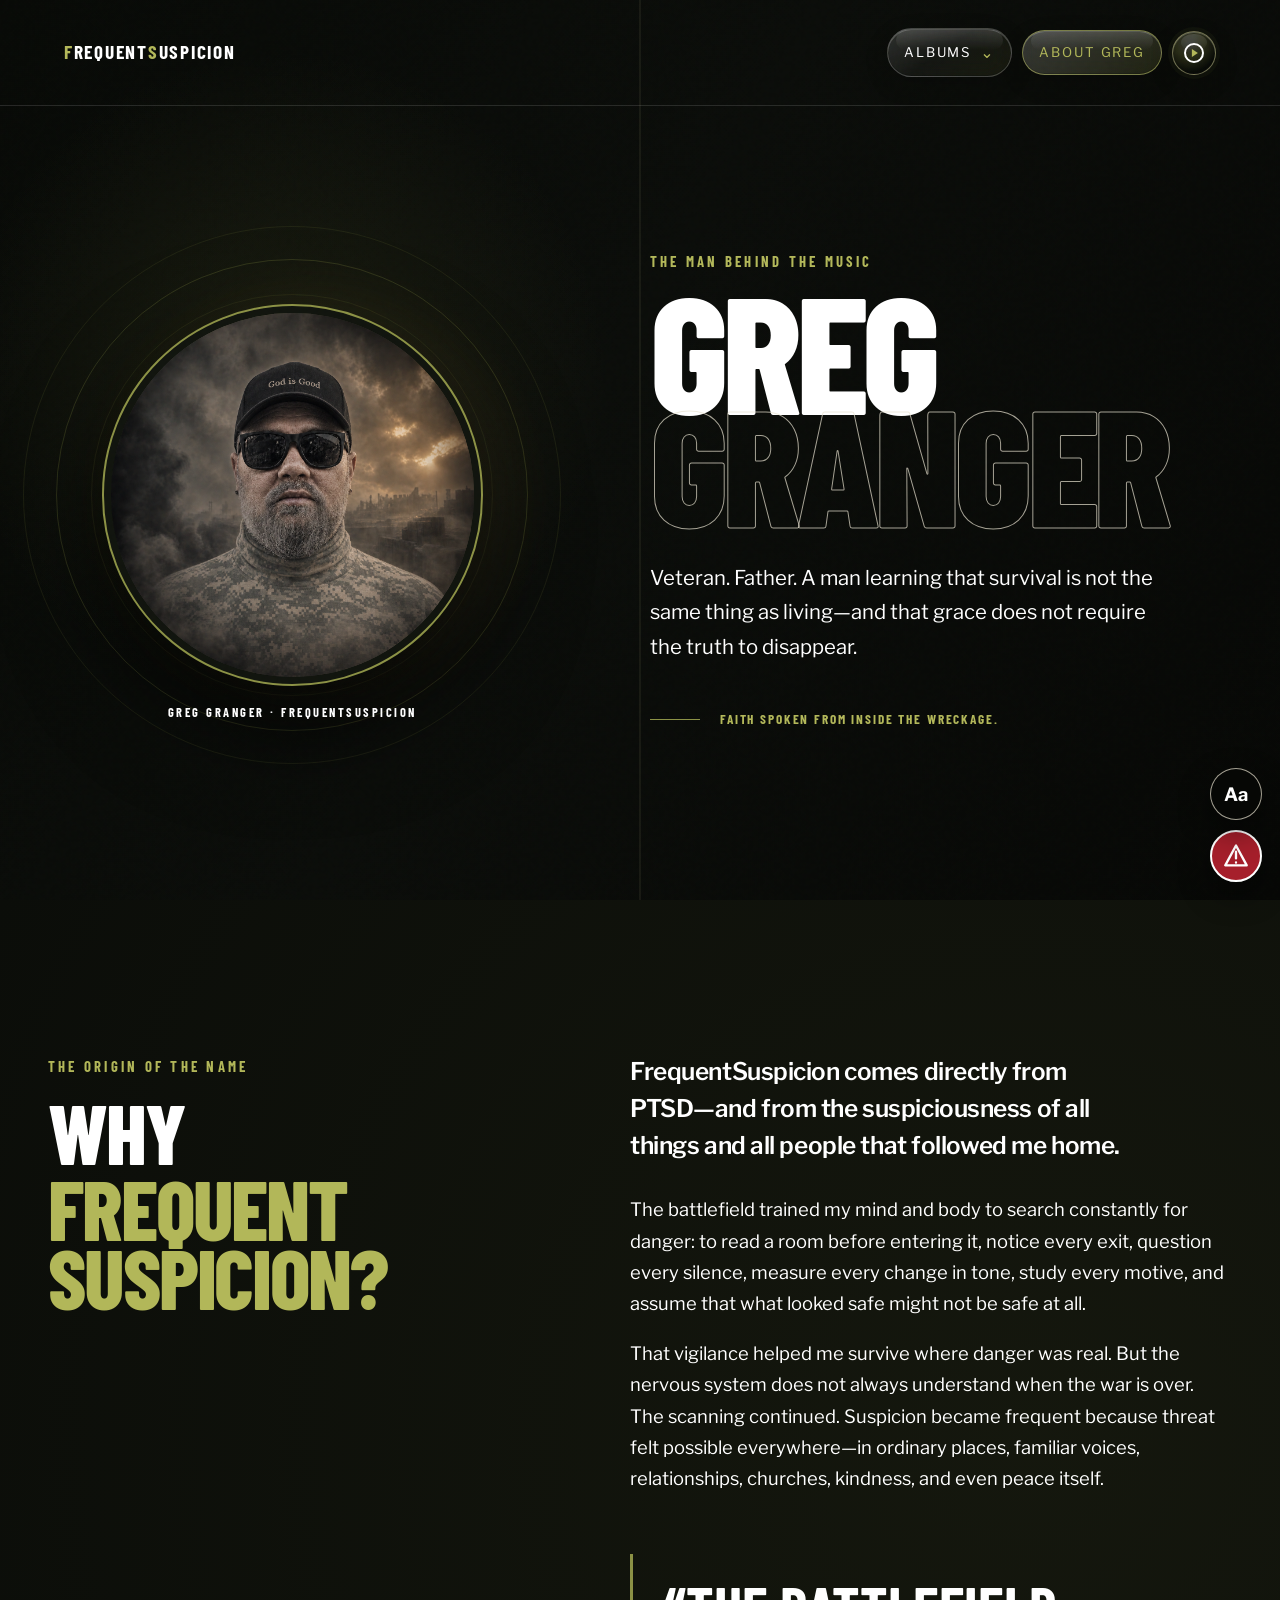
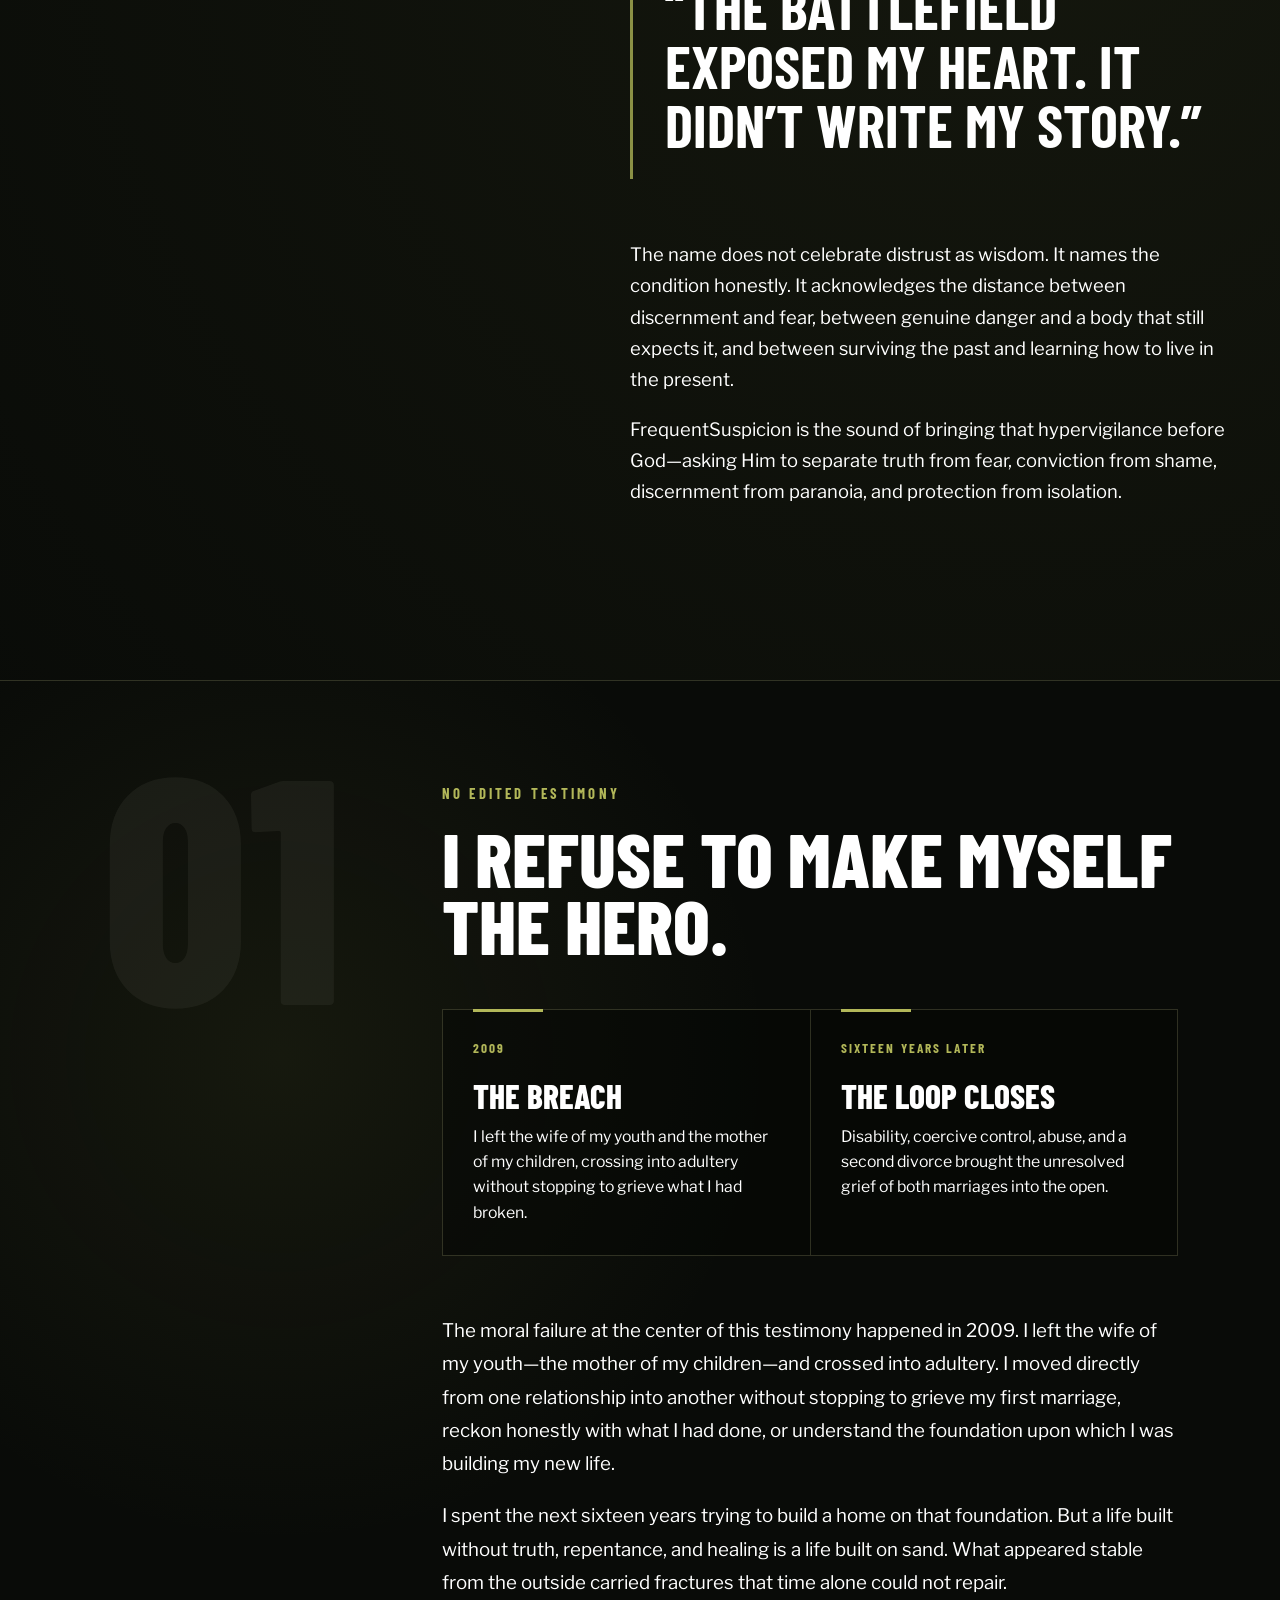
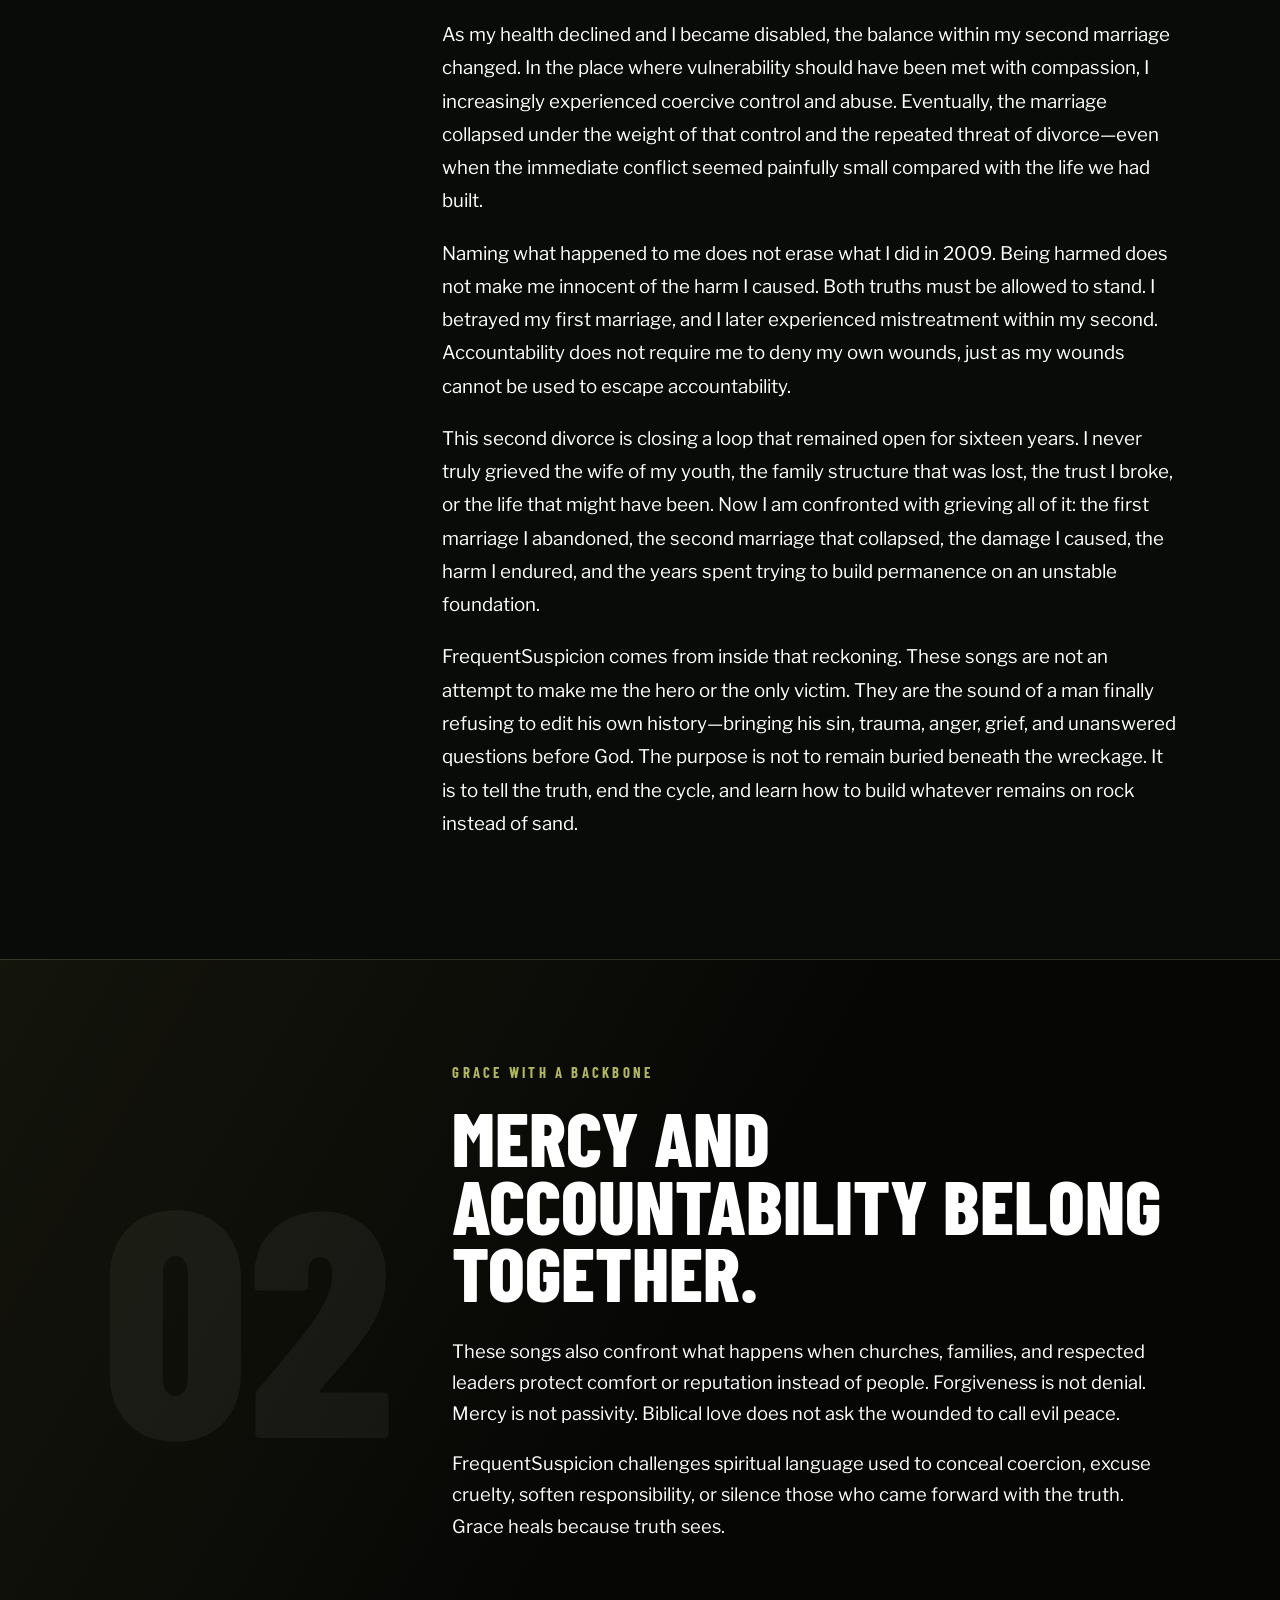
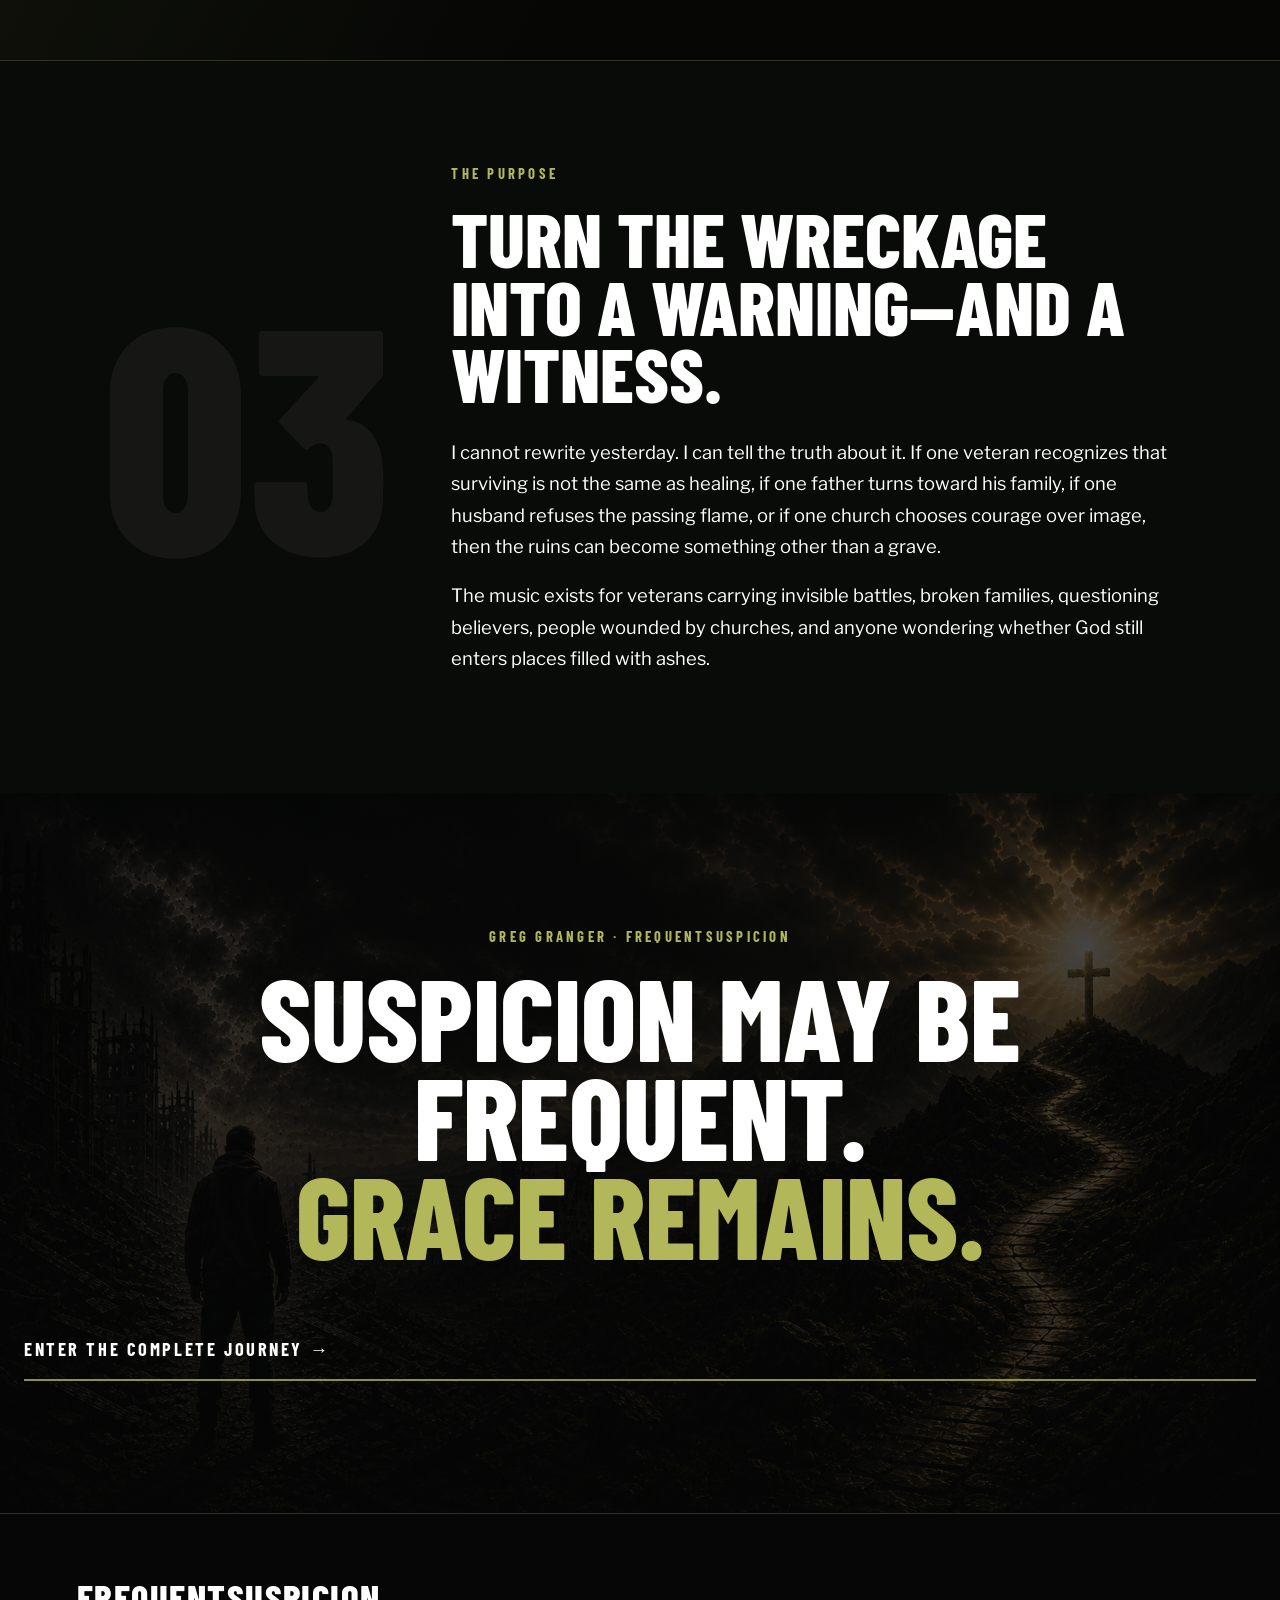
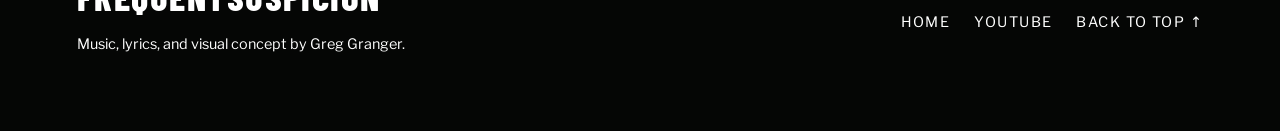
==== commit 56724215: "Force complete catalog refresh" ====
--- a/about.html
+++ b/about.html
@@ -29,7 +29,7 @@
   <link rel="manifest" href="manifest.webmanifest">
   <link rel="apple-touch-icon" href="assets/icons/apple-touch-icon.png">
   <link rel="icon" type="image/png" sizes="32x32" href="assets/icons/favicon-32.png">
-  <link rel="stylesheet" href="styles.css?v=20260807-7">
+  <link rel="stylesheet" href="styles.css?v=20260808-4">
 </head>
 <body class="about-page">
   <div class="grain" aria-hidden="true"></div>
@@ -201,6 +201,6 @@
   </div>
   <script src="analytics.js?v=1" defer></script>
   <script src="accessibility.js?v=2" defer></script>
-  <script src="pwa.js?v=2" defer></script>
+  <script src="pwa.js?v=6" defer></script>
 </body>
 </html>
--- a/styles.css
+++ b/styles.css
@@ -75,6 +75,10 @@
 .route-back:hover { color: var(--olive-bright); }
 .album-route-subtitle { margin: 24px 0 20px; color: var(--olive-bright); font: 700 clamp(1.15rem, 2.5vw, 1.8rem)/1.15 var(--display); text-transform: uppercase; letter-spacing: .15em; }
 .album-route-copy blockquote { max-width: 690px; margin: 0; padding-left: 22px; border-left: 2px solid var(--olive); color: #fff; font: 600 clamp(1.08rem, 2vw, 1.38rem)/1.55 var(--body); }
+.album-route-actions { display: flex; flex-wrap: wrap; align-items: center; gap: 18px 34px; }
+.album-playlist-action { display: inline-flex; gap: 14px; align-items: center; margin-top: 26px; padding: 14px 0; border-bottom: 1px solid rgba(255,255,255,.42); color: #fff; text-decoration: none; font: 700 .83rem var(--display); letter-spacing: .14em; text-transform: uppercase; }
+.album-playlist-action span { color: var(--olive-bright); }
+.album-playlist-action:hover { color: var(--olive-bright); border-color: var(--olive-bright); }
 .album-switcher { width: min(1500px, calc(100% - 48px)); margin: 0 auto; display: grid; grid-template-columns: repeat(4, 1fr); border: 1px solid var(--line); border-top: 0; background: #080a07; }
 .album-switcher a { min-height: 100px; display: flex; flex-direction: column; justify-content: center; padding: 20px 26px; border-right: 1px solid var(--line); color: #fff; text-decoration: none; font: 700 1.08rem/1.15 var(--display); text-transform: uppercase; letter-spacing: .06em; transition: background .2s ease, color .2s ease; }
 .album-switcher a:last-child { border-right: 0; }
@@ -91,12 +95,35 @@
 .manifesto h2 em { color: var(--olive-bright); font-style: normal; }
 .manifesto > p:last-child { max-width: 720px; margin: auto; color: var(--bone-dim); }
 
+.featured-songs { padding: 30px 0 150px; background: radial-gradient(circle at 18% 8%, rgba(109,126,137,.14), transparent 26%), radial-gradient(circle at 82% 88%, rgba(139,145,69,.13), transparent 31%), #080a07; }
+.featured-songs-intro { width: min(1380px, calc(100% - 48px)); margin: 0 auto 72px; display: grid; grid-template-columns: minmax(0, 1.15fr) minmax(280px, .6fr); align-items: end; gap: 60px; }
+.featured-songs-intro h2 { margin: 0; font: 800 clamp(4.4rem, 9vw, 8rem)/.78 var(--display); letter-spacing: -.035em; text-transform: uppercase; }
+.featured-songs-intro h2 span { color: var(--olive-bright); }
+.featured-songs-intro > p { max-width: 520px; margin: 0; color: #fff; }
+.featured-song-grid { width: min(1380px, calc(100% - 48px)); margin: auto; display: grid; grid-template-columns: repeat(2, minmax(0, 1fr)); gap: 2px; padding: 2px; background: var(--line); }
+.featured-song-card { min-width: 0; display: grid; grid-template-columns: minmax(0, .95fr) minmax(0, 1.05fr); background: #090b08; isolation: isolate; }
+.featured-song-card.is-spotlight { min-height: 590px; grid-column: span 1; grid-template-columns: 1fr; grid-template-rows: minmax(260px, 1.12fr) auto; box-shadow: inset 0 -4px var(--feature-accent); }
+.featured-song-card.is-supporting { min-height: 390px; }
+.featured-song-art { min-height: 100%; position: relative; display: block; overflow: hidden; background: #030403; }
+.featured-song-art::after { content: ""; position: absolute; inset: 0; background: linear-gradient(0deg, rgba(4,5,4,.66), transparent 54%), linear-gradient(90deg, transparent 60%, rgba(4,5,4,.22)); transition: background .3s ease; }
+.featured-song-art img { width: 100%; height: 100%; display: block; object-fit: cover; filter: saturate(.78) contrast(1.08); transition: transform .55s ease, filter .55s ease; }
+.featured-song-card:hover .featured-song-art img { transform: scale(1.025); filter: saturate(1) contrast(1.05); }
+.featured-play { width: 68px; height: 68px; position: absolute; right: 26px; bottom: 26px; z-index: 2; display: grid; place-items: center; border: 1px solid rgba(255,255,255,.62); border-radius: 50%; background: rgba(4,5,4,.68); color: var(--feature-accent); font-size: 1.15rem; box-shadow: 0 12px 38px rgba(0,0,0,.4); backdrop-filter: blur(8px); transition: transform .2s ease, background .2s ease; }
+.featured-song-art:hover .featured-play { transform: scale(1.08); background: #050605; }
+.featured-badge { position: absolute; top: 24px; left: 24px; z-index: 2; padding: 9px 13px; border-left: 3px solid var(--feature-accent); background: rgba(4,5,4,.82); color: #fff; font: 700 .71rem var(--display); letter-spacing: .18em; text-transform: uppercase; backdrop-filter: blur(8px); }
+.featured-song-copy { min-width: 0; display: flex; flex-direction: column; justify-content: center; padding: clamp(34px, 4.5vw, 66px); }
+.featured-song-copy .featured-album { margin: 0 0 13px; color: var(--feature-accent); font: 700 .77rem var(--display); letter-spacing: .19em; text-transform: uppercase; }
+.featured-song-copy h3 { margin: 0 0 20px; font: 800 clamp(2.7rem, 5.2vw, 5.4rem)/.82 var(--display); letter-spacing: -.025em; text-transform: uppercase; }
+.featured-song-card.is-supporting h3 { font-size: clamp(2.5rem, 4vw, 4rem); }
+.featured-song-copy > p:not(.featured-album) { margin: 0; color: #fff; font-size: calc(.97rem * var(--reader-scale)); }
+.featured-song-copy blockquote { margin: 24px 0 0; padding-left: 17px; border-left: 2px solid var(--feature-accent); color: var(--bone); font: 600 1.08rem/1.55 var(--body); }
+.featured-song-copy > a { align-self: flex-start; margin-top: 28px; padding-bottom: 7px; border-bottom: 1px solid var(--feature-accent); color: #fff; text-decoration: none; font: 700 .76rem var(--display); letter-spacing: .14em; text-transform: uppercase; }
+.featured-song-copy > a span { margin-left: 12px; color: var(--feature-accent); }
+.featured-song-copy > a:hover { color: var(--feature-accent); }
+
 .album-journey { padding: 130px 0 170px; border-top: 1px solid var(--line); background: radial-gradient(circle at 84% 9%, rgba(139,145,69,.11), transparent 27%), #070806; }
 .journey-intro { padding-bottom: 70px; }
-.journey-intro h2, .album-chapter-copy h3, .album-route-copy h1, .story-copy h2 { color: #f7f8f3; background-color: #f7f8f3; background-image: linear-gradient(90deg, transparent 0 18%, #66764a 18% 35%, transparent 35% 62%, #9aaa70 62% 78%, transparent 78%), linear-gradient(0deg, transparent 0 22%, #879461 22% 39%, transparent 39% 66%, #f7f8f3 66% 82%, transparent 82%), linear-gradient(90deg, transparent 0 47%, #39472c 47% 64%, transparent 64%); background-size: 43px 31px, 29px 47px, 67px 23px; background-position: 0 0, 9px 7px, 17px 13px; -webkit-background-clip: text; background-clip: text; -webkit-text-fill-color: transparent; filter: drop-shadow(0 4px 22px rgba(73,91,50,.16)); }
-@supports ((background-clip: text) or (-webkit-background-clip: text)) {
-  .journey-intro h2, .album-chapter-copy h3, .album-route-copy h1, .story-copy h2 { color: transparent; }
-}
+.journey-intro h2 .accent { color: var(--olive-bright); }
 .journey-line { width: min(1180px, calc(100% - 80px)); height: 1px; margin: 0 auto 86px; display: flex; justify-content: space-between; background: linear-gradient(90deg, #506070, #b6a66a 38%, #78906b 70%, #9ca44f); }
 .journey-line span { width: 13px; height: 13px; margin-top: -6px; border: 2px solid var(--ink); border-radius: 50%; background: var(--bone); box-shadow: 0 0 0 1px var(--line); }
 .album-chapters { width: min(1380px, calc(100% - 48px)); margin: auto; display: grid; gap: 2px; background: var(--line); border: 1px solid var(--line); }
@@ -289,7 +316,7 @@
 .origin-brand, .origin-brand span { display: block; }
 .origin-title h2 .origin-brand { margin-top: .08em; color: var(--olive-bright); }
 .origin-copy { max-width: 690px; color: #fff; }
-.origin-copy .lead { color: var(--bone); font-size: clamp(1.44rem, 2.53vw, 1.84rem); line-height: 1.55; }
+.origin-copy .lead { margin: 0 0 30px; color: var(--bone); font: 600 clamp(1.28rem, 1.9vw, 1.55rem)/1.52 var(--body); letter-spacing: -.018em; text-wrap: balance; }
 .origin-copy blockquote { margin: 60px 0; padding: 24px 0 24px 32px; border-left: 3px solid var(--olive); color: var(--bone); font: 700 clamp(2.3rem, 4.6vw, 3.68rem)/1 var(--display); text-transform: uppercase; }
 .about-confession { min-height: 650px; display: grid; grid-template-columns: .55fr 1.45fr; gap: 60px; align-items: center; padding: 100px clamp(28px, 8vw, 130px); border-top: 1px solid var(--line); background: #090b08; }
 .about-confession.reverse { background: linear-gradient(120deg, rgba(139,145,69,.1), transparent 55%), #060705; }
@@ -487,6 +514,8 @@
   .hero-copy { padding-left: 24px; padding-right: 24px; }
   .hero-quote { display: none; }
   .section-intro { grid-template-columns: 1fr; gap: 20px; }
+  .featured-songs-intro { grid-template-columns: 1fr; gap: 24px; }
+  .featured-song-card, .featured-song-card.is-supporting { min-height: 0; grid-template-columns: 1fr; grid-template-rows: minmax(260px, 1fr) auto; }
   .album-chapter { min-height: 0; grid-template-columns: 1fr; }
   .album-chapter:nth-child(even) .album-chapter-art { order: 0; }
   .album-chapter-art { min-height: 0; aspect-ratio: 16 / 9; }
@@ -558,6 +587,16 @@
   .lyrics { font-size: 1.13rem; }
   .interactive-album { padding: 78px 0; }
   .album-journey { padding: 82px 0 100px; }
+  .featured-songs { padding: 15px 0 90px; }
+  .featured-songs-intro, .featured-song-grid { width: calc(100% - 20px); }
+  .featured-songs-intro { margin-bottom: 42px; }
+  .featured-songs-intro h2 { font-size: clamp(3.7rem, 19vw, 5.3rem); }
+  .featured-song-grid { grid-template-columns: minmax(0, 1fr); }
+  .featured-song-card.is-spotlight { min-height: 0; grid-column: auto; grid-template-rows: minmax(230px, 58vw) auto; }
+  .featured-song-card, .featured-song-card.is-supporting { grid-template-rows: minmax(220px, 56vw) auto; }
+  .featured-song-copy { padding: 32px 24px 40px; }
+  .featured-song-copy h3, .featured-song-card.is-supporting h3 { font-size: clamp(2.75rem, 14vw, 4rem); }
+  .featured-play { width: 58px; height: 58px; right: 18px; bottom: 18px; }
   .journey-line { width: calc(100% - 46px); margin-bottom: 50px; }
   .album-chapters { width: calc(100% - 20px); }
   .album-chapter-copy { padding: 43px 24px 58px; }
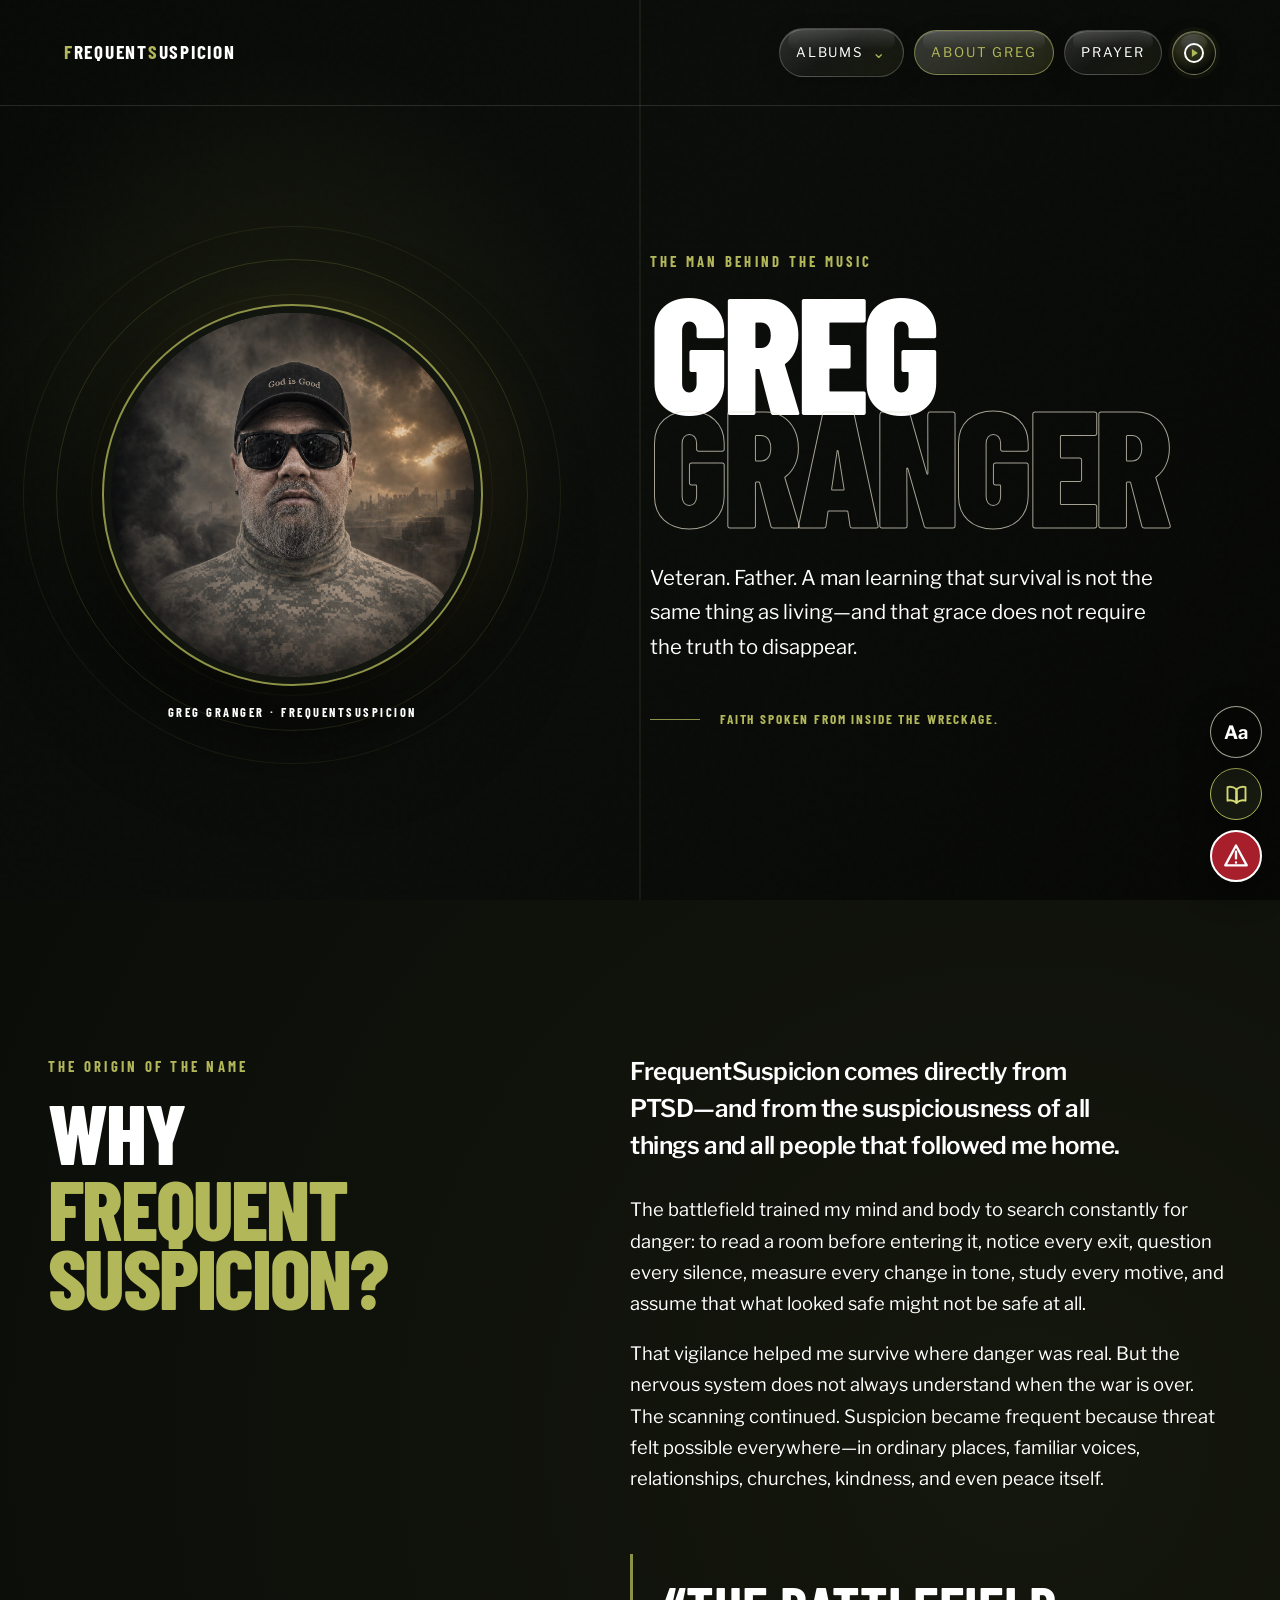
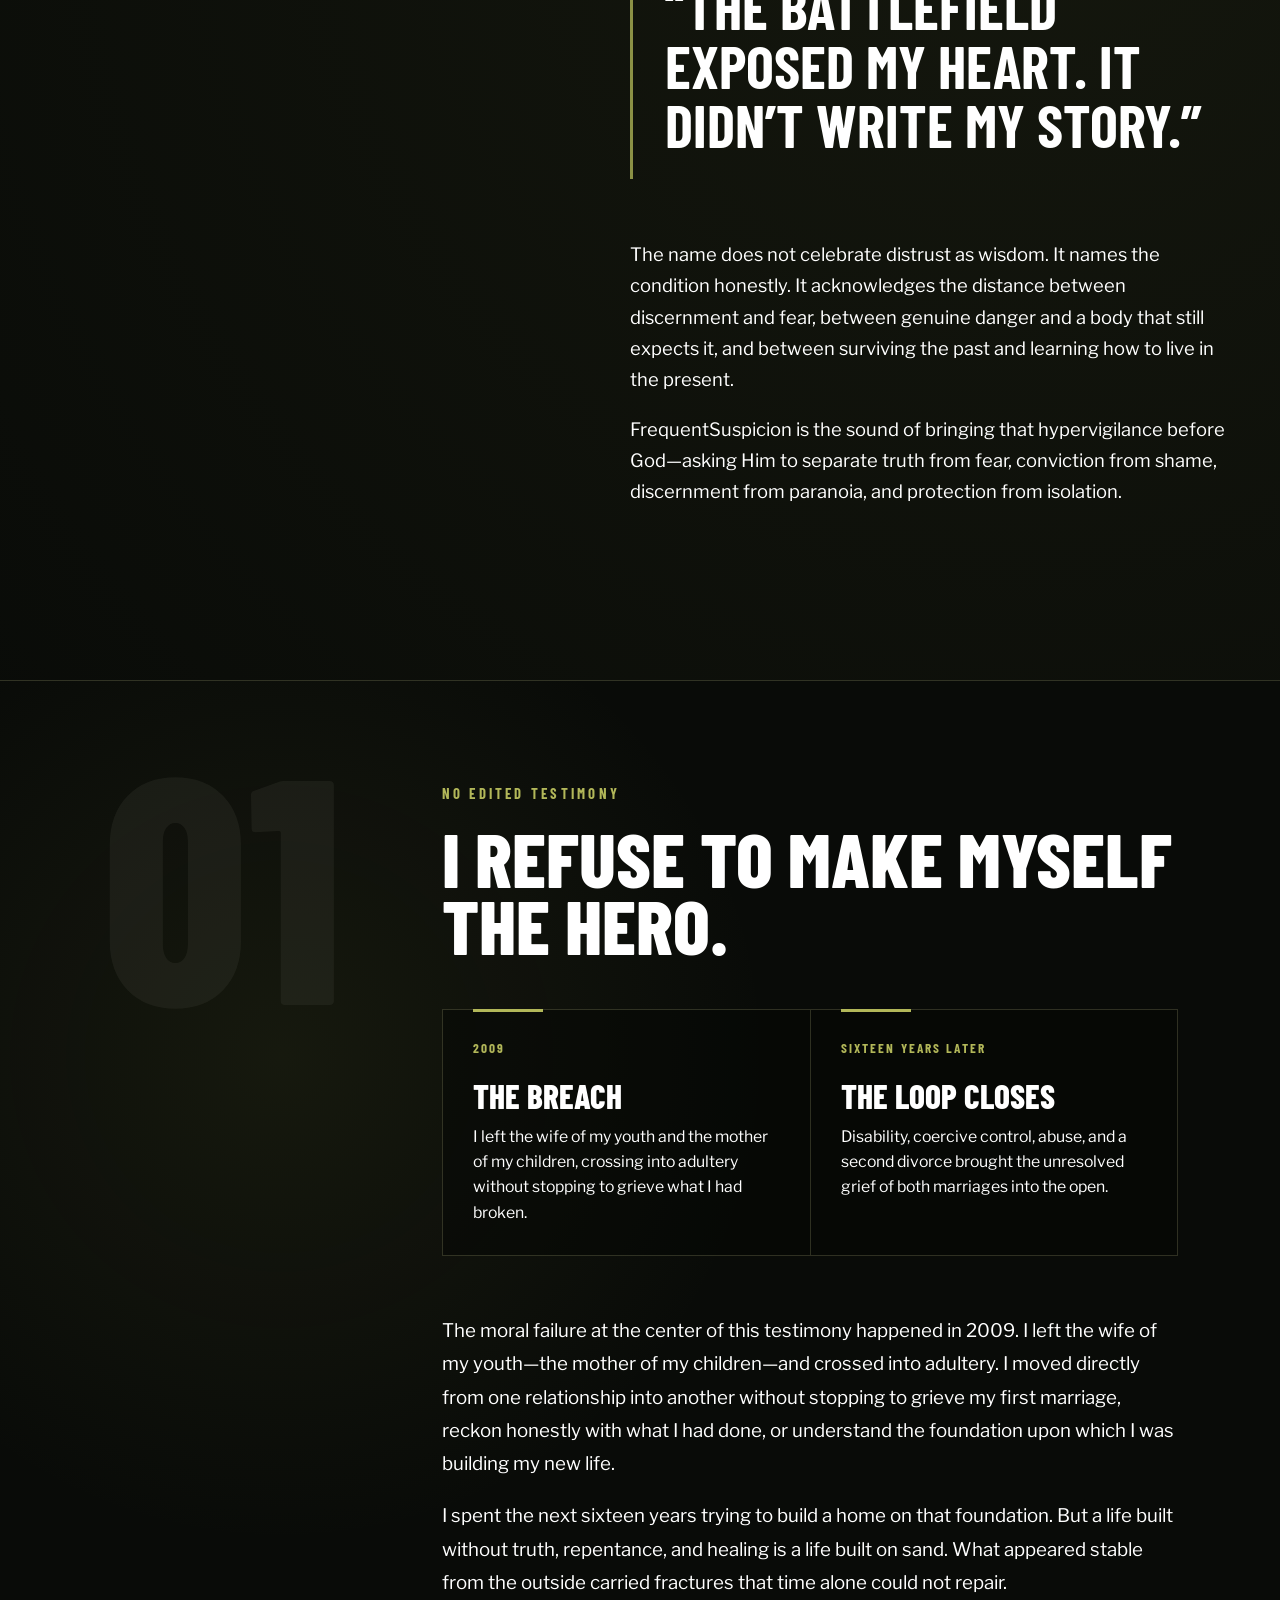
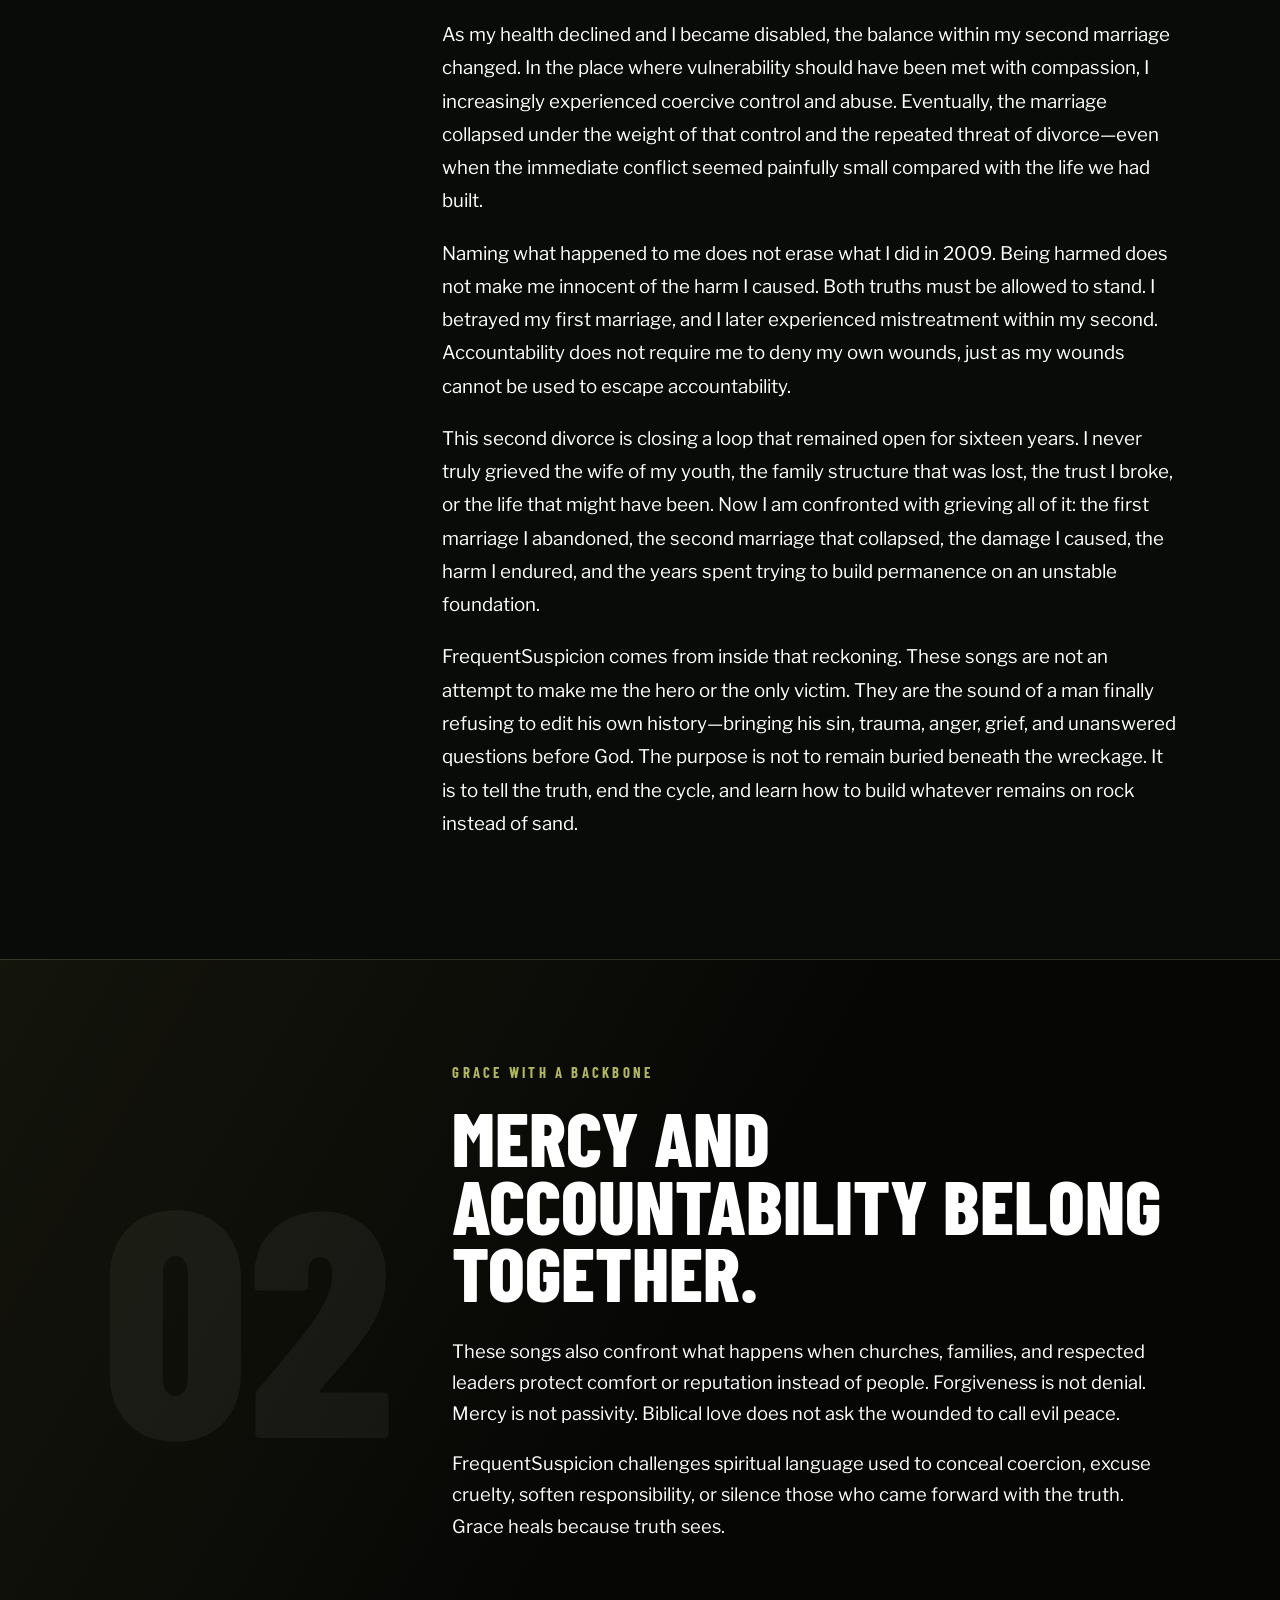
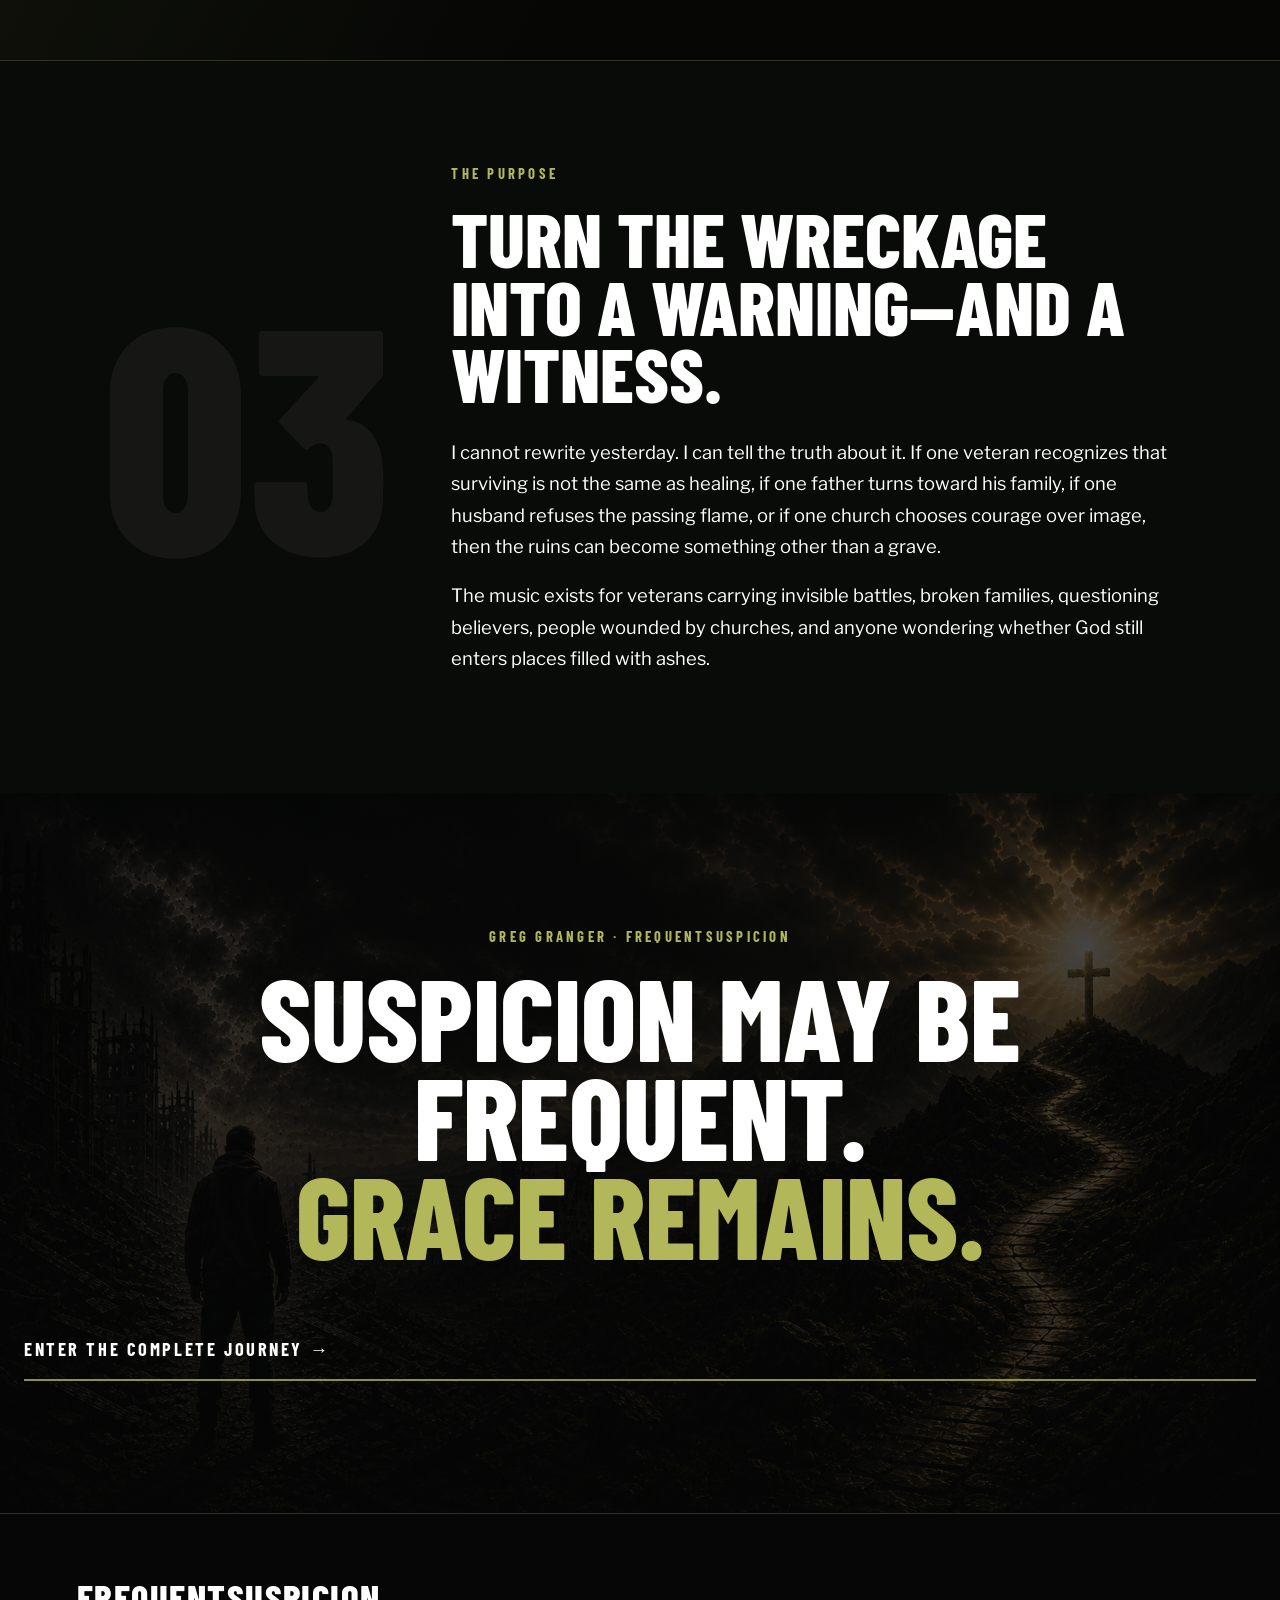
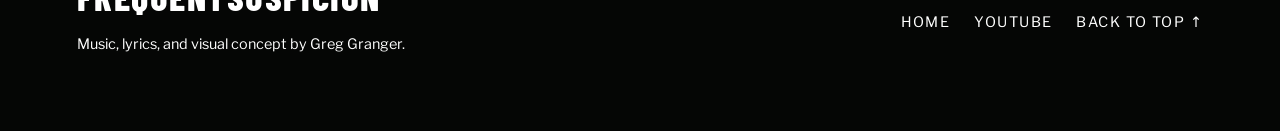
==== commit 8aae0fa6: "Make support tools global and fix prayer return" ====
--- a/about.html
+++ b/about.html
@@ -49,6 +49,7 @@
           </div>
         </details>
         <a href="about.html" aria-current="page">About Greg</a>
+        <button type="button" data-open-prayer>Prayer</button>
         <a class="youtube-music-icon" href="https://www.youtube.com/@FrequentSuspicion" target="_blank" rel="noreferrer" aria-label="Visit FrequentSuspicion on YouTube" title="Visit FrequentSuspicion on YouTube"><span aria-hidden="true"></span></a>
       </div>
     </nav>
@@ -200,7 +201,9 @@
     </section>
   </div>
   <script src="analytics.js?v=1" defer></script>
+  <script src="site-tools.js?v=1"></script>
+  <script type="module" src="care.js?v=20260808-2"></script>
   <script src="accessibility.js?v=2" defer></script>
-  <script src="pwa.js?v=6" defer></script>
+  <script src="pwa.js?v=9" defer></script>
 </body>
 </html>
